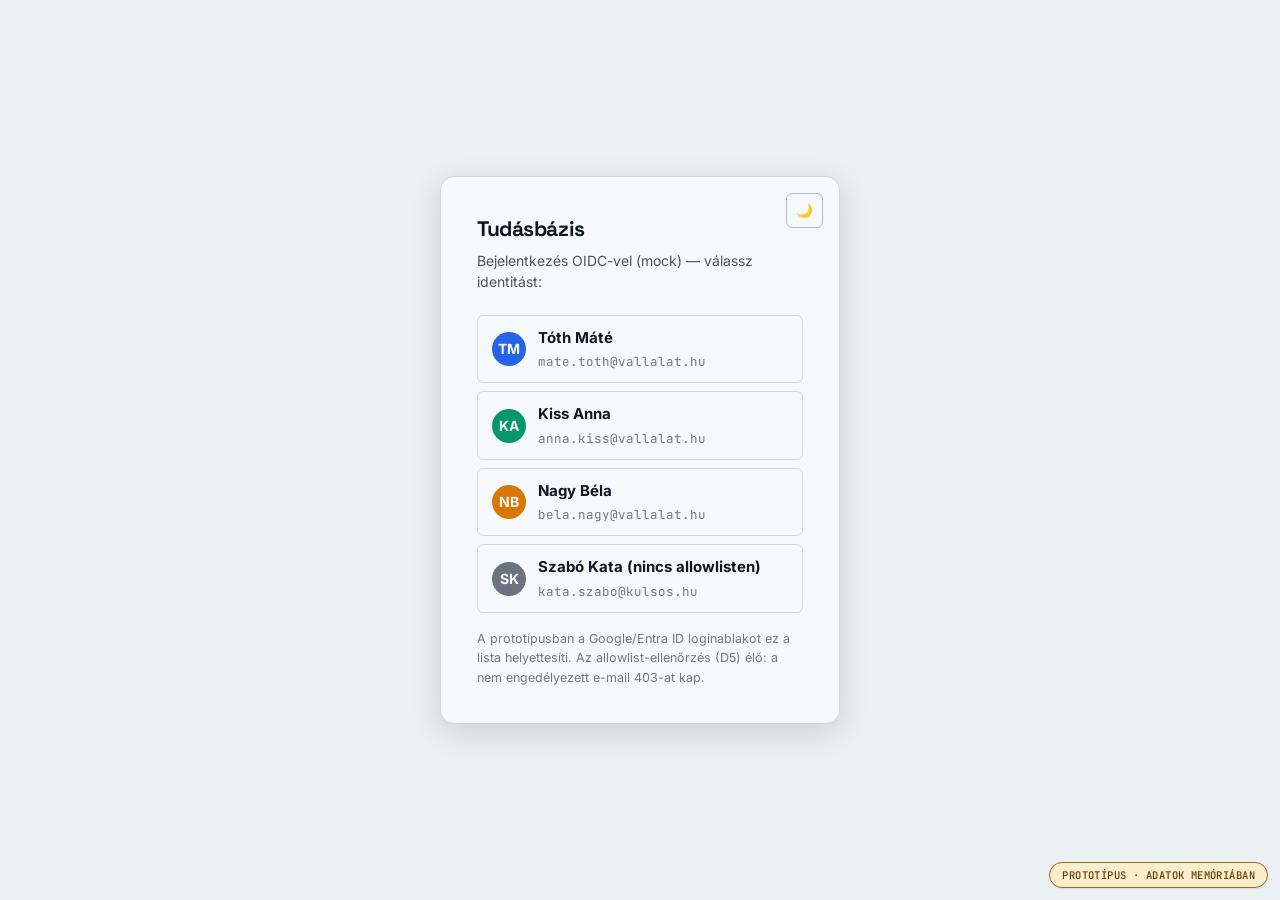
==== Prototypes/tudasbazis-prototype/index.html @ 4998b4ea "Adding prototype source files + system architecture dashboard" ====
<!DOCTYPE html>
<html lang="hu">
<head>
  <meta charset="UTF-8">
  <meta name="viewport" content="width=device-width, initial-scale=1.0">
  <title>Tudásbázis — PROTOTÍPUS</title>

  <!-- Téma-bootstrap a CSS betöltése ELŐTT, hogy ne villanjon (FOUC) -->
  <script>
    document.documentElement.dataset.theme =
      localStorage.getItem('tb-theme') ||
      (matchMedia('(prefers-color-scheme: dark)').matches ? 'dark' : 'light');
  </script>

  <link rel="preconnect" href="https://fonts.googleapis.com">
  <link rel="preconnect" href="https://fonts.gstatic.com" crossorigin>
  <link rel="stylesheet" href="https://fonts.googleapis.com/css2?family=Inter:wght@400;500;600&family=JetBrains+Mono:wght@400;500&family=Space+Grotesk:wght@500;600;700&display=swap">
  <link rel="stylesheet" href="tokens.css">
  <link rel="stylesheet" href="styles.css">
</head>
<body>
  <!-- PROTOTÍPUS: eldobható kód. Egyetlen leegyszerűsített HTML+JS+CSS mock a
       tudasbazis-architektura-dontesi-naplo.md specifikáció alapján.
       Minden adat memóriában él (dummy), újratöltéskor visszaáll a seed.
       Design system: design.md (Hallmark · Cobalt, light + dark). -->

  <div id="app"></div>
  <div id="modal-root"></div>
  <div id="toast-root"></div>

  <div class="proto-badge" title="Ez egy eldobható prototípus — nem éles kód">Prototípus · adatok memóriában</div>

  <script src="data.js"></script>
  <script src="app.js"></script>
</body>
</html>
---- Prototypes/tudasbazis-prototype/tokens.css ----
/* Hallmark · genre: modern-minimal · macrostructure: Workbench (app shell, preserved) · theme: Cobalt (light + dark)
 * design-system: design.md · designed-as-app · nav/footer: app-scope, skipped
 * Hallmark · pre-emit critique: P4 H5 E4 S4 R5 V4
 *
 * Megjegyzés az elevációhoz: --color-paper a KÁRTYA-felület, --color-paper-2 az OLDAL-háttér.
 * Sötét módban az eleváció fordított logikájú: a magasabb felület világosabb.
 */

:root,
[data-theme="light"] {
  /* — Cobalt · light — */
  --color-paper:        oklch(98% 0.005 250);   /* kártya / felület */
  --color-paper-2:      oklch(95.2% 0.008 250); /* oldal-háttér */
  --color-paper-3:      oklch(91.5% 0.012 250); /* hover / süllyesztett */
  --color-rule:         oklch(88% 0.012 250);
  --color-rule-strong:  oklch(79% 0.015 252);
  --color-ink:          oklch(20% 0.028 262);
  --color-ink-2:        oklch(44% 0.022 258);
  --color-muted:        oklch(57% 0.02 256);

  --color-accent:        oklch(49% 0.21 262);   /* elektromos kobalt */
  --color-accent-strong: oklch(42% 0.20 262);
  --color-accent-soft:   oklch(93.5% 0.035 262);
  --color-accent-ink:    oklch(98% 0.005 250);  /* szöveg akcent-kitöltésen */
  --color-focus:         oklch(56% 0.19 262);

  --color-danger:       oklch(50% 0.19 25);
  --color-danger-soft:  oklch(94% 0.03 25);
  --color-ok:           oklch(50% 0.13 155);
  --color-warn:         oklch(57% 0.13 75);
  --color-warn-ink:     oklch(40% 0.10 70);
  --color-warn-soft:    oklch(95% 0.045 90);

  --color-inverse:      oklch(23% 0.03 262);    /* toast */
  --color-inverse-ink:  oklch(96% 0.006 250);
  --color-code-bg:      oklch(22% 0.03 262);    /* kódblokk */
  --color-code-ink:     oklch(90% 0.012 255);

  /* státusz-címkék */
  --st-draft-bg:  oklch(91.5% 0.012 250); --st-draft-fg:  oklch(44% 0.022 258);
  --st-review-bg: oklch(94% 0.06 90);     --st-review-fg: oklch(45% 0.11 78);
  --st-tested-bg: oklch(93.5% 0.035 262); --st-tested-fg: oklch(42% 0.20 262);
  --st-pub-bg:    oklch(93% 0.05 155);    --st-pub-fg:    oklch(38% 0.12 155);
  --tpl-bg:       oklch(93% 0.04 300);    --tpl-fg:       oklch(45% 0.16 300);

  /* diff, kiemelés, csillag */
  --diff-add-bg: oklch(93.5% 0.06 150);
  --diff-del-bg: oklch(94% 0.05 25);
  --hl-bg:       oklch(90% 0.10 95);
  --star-off:    oklch(79% 0.015 252);
  --star-on:     oklch(70% 0.15 80);

  --shadow-1: 0 1px 2px oklch(20% 0.03 262 / .06), 0 1px 3px oklch(20% 0.03 262 / .05);
  --shadow-2: 0 8px 30px oklch(20% 0.03 262 / .14);
  --shadow-lift: 0 4px 14px oklch(20% 0.03 262 / .10);
  --backdrop: oklch(18% 0.03 262 / .5);
}

[data-theme="dark"] {
  /* — Cobalt · dark: azonos horgony-hue, csak L és C mozdul — */
  --color-paper:        oklch(21% 0.016 256);
  --color-paper-2:      oklch(15.5% 0.013 256);
  --color-paper-3:      oklch(26.5% 0.018 256);
  --color-rule:         oklch(31% 0.016 256);
  --color-rule-strong:  oklch(41% 0.018 256);
  --color-ink:          oklch(93% 0.008 255);
  --color-ink-2:        oklch(73% 0.014 255);
  --color-muted:        oklch(59% 0.016 255);

  --color-accent:        oklch(67% 0.17 262);
  --color-accent-strong: oklch(74% 0.15 262);
  --color-accent-soft:   oklch(28% 0.07 262);
  --color-accent-ink:    oklch(15% 0.03 262);
  --color-focus:         oklch(72% 0.16 262);

  --color-danger:       oklch(68% 0.17 25);
  --color-danger-soft:  oklch(26% 0.06 25);
  --color-ok:           oklch(72% 0.13 155);
  --color-warn:         oklch(76% 0.13 85);
  --color-warn-ink:     oklch(86% 0.09 88);
  --color-warn-soft:    oklch(27% 0.05 85);

  --color-inverse:      oklch(32% 0.02 260);
  --color-inverse-ink:  oklch(94% 0.008 255);
  --color-code-bg:      oklch(13% 0.016 258);
  --color-code-ink:     oklch(88% 0.012 255);

  --st-draft-bg:  oklch(28% 0.014 256);  --st-draft-fg:  oklch(76% 0.014 255);
  --st-review-bg: oklch(30% 0.06 85);    --st-review-fg: oklch(84% 0.10 90);
  --st-tested-bg: oklch(28% 0.08 262);   --st-tested-fg: oklch(80% 0.11 262);
  --st-pub-bg:    oklch(28% 0.06 155);   --st-pub-fg:    oklch(81% 0.11 155);
  --tpl-bg:       oklch(29% 0.06 300);   --tpl-fg:       oklch(80% 0.11 300);

  --diff-add-bg: oklch(27% 0.055 150);
  --diff-del-bg: oklch(27% 0.05 25);
  --hl-bg:       oklch(36% 0.09 95);
  --star-off:    oklch(41% 0.018 256);
  --star-on:     oklch(78% 0.14 82);

  --shadow-1: 0 1px 2px oklch(5% 0.01 260 / .4), 0 1px 3px oklch(5% 0.01 260 / .3);
  --shadow-2: 0 8px 30px oklch(5% 0.01 260 / .55);
  --shadow-lift: 0 4px 14px oklch(5% 0.01 260 / .45);
  --backdrop: oklch(8% 0.015 260 / .62);
}

:root {
  /* tipográfia — 2+1 párosítás */
  --font-display: "Space Grotesk", "Segoe UI", system-ui, sans-serif;
  --font-body:    "Inter", "Segoe UI", system-ui, sans-serif;
  --font-mono:    "JetBrains Mono", Consolas, monospace;

  /* 4 pontos térköz-skála */
  --space-3xs: 0.25rem;
  --space-2xs: 0.5rem;
  --space-xs:  0.75rem;
  --space-sm:  1rem;
  --space-md:  1.5rem;
  --space-lg:  2rem;
  --space-xl:  3rem;

  --text-xs: 0.75rem;
  --text-sm: 0.85rem;
  --text-md: 0.95rem;
  --text-lg: 1.15rem;
  --text-xl: 1.45rem;

  --radius-input: 6px;
  --radius-card:  10px;
  --radius-pill:  999px;

  /* motion — belépő: ease-out · kilépő: ease-in · állapotváltás: ease-in-out */
  --ease-out:    cubic-bezier(0.16, 1, 0.3, 1);
  --ease-in:     cubic-bezier(0.7, 0, 0.84, 0);
  --ease-in-out: cubic-bezier(0.65, 0, 0.35, 1);
  --dur-short: 160ms;  /* hover, fókusz, kis fade-ek */
  --dur-med:   260ms;  /* modal, nézet-belépés, tab-tartalom */
  --dur-toast: 400ms;  /* toast beúszás (kilépés: ~60%-a) */
}

/* ——— Örökölt alias-réteg ———
   Az app.js inline stílusai és a korábbi osztályok ezekre a nevekre hivatkoznak.
   Minden alias nevesített tokenre mutat — nyers színérték itt sincs. */
:root, [data-theme] {
  --bg:          var(--color-paper-2);
  --surface:     var(--color-paper);
  --border:      var(--color-rule);
  --text:        var(--color-ink);
  --text-2:      var(--color-ink-2);
  --text-3:      var(--color-muted);
  --accent:      var(--color-accent);
  --accent-soft: var(--color-accent-soft);
  --danger:      var(--color-danger);
  --danger-soft: var(--color-danger-soft);
  --ok:          var(--color-ok);
  --warn:        var(--color-warn);
  --radius:      var(--radius-input);
  --shadow:      var(--shadow-1);
}
---- Prototypes/tudasbazis-prototype/styles.css ----
/* Hallmark · genre: modern-minimal · macrostructure: Workbench (app shell, preserved) · theme: Cobalt · design-system: design.md · designed-as-app */
/* PROTOTÍPUS — a színek és betűk kizárólag a tokens.css nevesített tokenjeire hivatkoznak. */

/* A tokens.css-t az index.html tölti be ez előtt a fájl előtt. */

* { box-sizing: border-box; }

html, body { height: 100%; }

body {
  margin: 0;
  font-family: var(--font-body);
  font-size: 15px;
  background: var(--color-paper-2);
  color: var(--color-ink);
  line-height: 1.55;
  overflow: hidden; /* az oldal maga nem görget — csak a .scroll-area konténerek */
  -webkit-font-smoothing: antialiased;
}

button { font: inherit; cursor: pointer; color: inherit; }
input, select, textarea { font: inherit; color: inherit; }
a { color: var(--color-accent); text-decoration: none; }
a:hover { text-decoration: underline; text-underline-offset: 3px; }

:focus-visible {
  outline: 2px solid var(--color-focus);
  outline-offset: 2px;
  border-radius: var(--radius-input);
  /* a fókuszgyűrű megjelenése SOHA nem animált */
}

/* Szövegmezők: élő fókusz-kiemelés — a keret és egy puha gyűrű úszik be (200 ms) */
input[type="text"], input[type="search"], textarea, select {
  transition: border-color 200ms var(--ease-out),
              box-shadow 200ms var(--ease-out),
              background var(--dur-short) var(--ease-out);
}
input[type="text"]:focus, input[type="search"]:focus, textarea:focus, select:focus {
  outline: none;
  border-color: var(--color-accent) !important;
  box-shadow: 0 0 0 3px var(--color-accent-soft);
}

@media (prefers-reduced-motion: reduce) {
  *, *::before, *::after { transition-duration: 1ms !important; animation-duration: 1ms !important; }
}

/* ---------- Váz ---------- */

.layout { display: grid; grid-template-columns: 248px 1fr; height: 100vh; }

.sidebar {
  background: var(--color-paper);
  border-right: 1px solid var(--color-rule);
  padding: var(--space-sm) var(--space-xs);
  display: flex;
  flex-direction: column;
  gap: 2px;
  height: 100vh;
}

.sidebar .brand {
  font-family: var(--font-display);
  font-weight: 700; font-size: 17px; letter-spacing: -0.02em;
  padding: var(--space-2xs) var(--space-2xs) var(--space-sm);
  display: flex; align-items: center; gap: 10px;
}
.sidebar .brand .logo {
  width: 28px; height: 28px; border-radius: var(--radius-input);
  background: var(--color-accent); color: var(--color-accent-ink);
  display: inline-flex; align-items: center; justify-content: center;
  font-size: 15px; font-weight: 700;
}

.nav-item {
  display: flex; align-items: center; gap: 10px;
  padding: 8px 10px; border-radius: var(--radius-input);
  color: var(--color-ink-2); border: none; background: none; width: 100%;
  text-align: left; font-size: var(--text-md); font-weight: 500;
  transition: background var(--dur-short) var(--ease-out),
              color var(--dur-short) var(--ease-out),
              transform var(--dur-short) var(--ease-out);
}
.nav-item:hover { background: var(--color-paper-3); color: var(--color-ink); text-decoration: none; transform: translateX(2px); }
.nav-item.active { transform: none; }
.nav-item.active {
  background: var(--color-accent-soft); color: var(--color-accent);
  box-shadow: inset 2px 0 0 var(--color-accent);
}
.nav-item .ico { width: 18px; text-align: center; }

.sidebar .spacer { flex: 1; }

.git-status {
  font-family: var(--font-mono);
  font-size: 11px; line-height: 1.7; color: var(--color-muted);
  padding: var(--space-xs) var(--space-2xs) var(--space-2xs);
  border-top: 1px solid var(--color-rule);
}
.git-status .dot { color: var(--color-ok); }

.main {
  padding: var(--space-md) var(--space-lg) 0;
  max-width: 1100px; width: 100%; margin: 0 auto;
  height: 100vh; display: flex; flex-direction: column; overflow: hidden;
}

.scroll-area {
  flex: 1 1 auto; min-height: 0; overflow-y: auto;
  /* 8px belső levegő minden oldalon (alul több), negatív margóval kompenzálva —
     így a hoverre megemelt elemek szegélye/árnyéka nem csorbul a konténer szélén */
  margin: -8px -8px 0;
  padding: 8px 8px 56px;
}

/* ---------- Fejléc ---------- */

.topbar { display: flex; align-items: center; gap: var(--space-xs); margin-bottom: var(--space-md); }
.topbar h1 {
  font-family: var(--font-display);
  font-size: var(--text-xl); font-weight: 600; letter-spacing: -0.02em;
  margin: 0; flex: 1;
}

.userchip {
  display: flex; align-items: center; gap: 8px;
  background: var(--color-paper); border: 1px solid var(--color-rule-strong);
  border-radius: var(--radius-pill); padding: 4px 12px 4px 4px; font-size: var(--text-sm);
}
.avatar {
  width: 28px; height: 28px; border-radius: 50%;
  color: oklch(98% 0.005 250); display: inline-flex; align-items: center; justify-content: center;
  font-size: 11.5px; font-weight: 700; flex: none;
}
.userchip select { border: none; background: none; font-size: var(--text-sm); }

/* ---------- Gombok ---------- */

.btn {
  display: inline-flex; align-items: center; gap: 6px;
  padding: 7px 14px; border-radius: var(--radius-input);
  border: 1px solid var(--color-rule-strong); background: var(--color-paper);
  color: var(--color-ink); font-size: var(--text-sm); font-weight: 500;
  transition: background var(--dur-short) var(--ease-out),
              border-color var(--dur-short) var(--ease-out),
              box-shadow var(--dur-short) var(--ease-out),
              transform 100ms var(--ease-out);
}
.btn:hover { background: var(--color-paper-3); transform: translateY(-1px); box-shadow: var(--shadow-1); }
.btn:active { transform: translateY(1px); box-shadow: none; }
.btn.primary {
  background: var(--color-accent); border-color: var(--color-accent);
  color: var(--color-accent-ink);
}
.btn.primary:hover { background: var(--color-accent-strong); border-color: var(--color-accent-strong); }
.btn.danger { color: var(--color-danger); border-color: var(--color-danger-soft); }
.btn.danger:hover { background: var(--color-danger-soft); }
.btn.sm { padding: 4px 10px; font-size: 13px; }
.btn:disabled { opacity: .45; cursor: not-allowed; transform: none; }
.btn.icon-btn { padding: 6px 9px; }

/* ---------- Szűrősáv és lista ---------- */

.filterbar {
  display: flex; flex-wrap: wrap; gap: 10px; align-items: center;
  background: var(--color-paper); border: 1px solid var(--color-rule);
  border-radius: var(--radius-card); padding: 10px 12px; margin-bottom: var(--space-sm);
  box-shadow: var(--shadow-1);
}
.filterbar input[type="search"] {
  flex: 1; min-width: 220px; border: 1px solid var(--color-rule-strong);
  border-radius: var(--radius-input); padding: 7px 12px;
  background: var(--color-paper-2);
}
.filterbar select {
  border: 1px solid var(--color-rule-strong); border-radius: var(--radius-input);
  padding: 7px 8px; background: var(--color-paper-2);
}
.filterbar label.chk { display: flex; gap: 6px; align-items: center; font-size: 13.5px; color: var(--color-ink-2); }

.doc-list { display: flex; flex-direction: column; gap: 10px; }

.doc-row {
  background: var(--color-paper); border: 1px solid var(--color-rule);
  border-radius: var(--radius-card); padding: 13px 16px;
  display: grid; grid-template-columns: minmax(0, 1fr) auto; gap: 4px 12px;
  cursor: pointer; box-shadow: var(--shadow-1);
  transition: border-color var(--dur-short) var(--ease-out),
              box-shadow var(--dur-short) var(--ease-out),
              transform var(--dur-short) var(--ease-out);
}
.doc-row:hover { border-color: var(--color-accent); transform: translateY(-2px); box-shadow: var(--shadow-lift); }
.doc-row .title {
  font-family: var(--font-display);
  font-weight: 600; font-size: 15.5px; letter-spacing: -0.01em;
  display: flex; gap: 8px; align-items: center;
}
.doc-row .meta { grid-column: 1 / -1; font-size: var(--text-xs); color: var(--color-muted); display: flex; flex-wrap: wrap; gap: 6px 14px; align-items: center; margin-top: 2px; }

/* Metaadat-elemek: mini-avataros tulajdonos, mono időbélyeg, iteráció-chip */
.meta-group { display: inline-flex; align-items: center; gap: 12px; margin-left: auto; flex-wrap: wrap; }
.meta-item { display: inline-flex; align-items: center; gap: 6px; color: var(--color-muted); font-size: 12.5px; white-space: nowrap; }
.meta-item.mono { font-family: var(--font-mono); font-size: 11.5px; letter-spacing: .02em; }
.meta-item.lock { color: var(--color-warn); font-weight: 500; }
.meta-item .avatar { width: 18px; height: 18px; font-size: 8px; }
.iter-chip {
  font-family: var(--font-mono); font-size: 10.5px; font-weight: 500;
  color: var(--color-ink-2); background: var(--color-paper-2);
  border: 1px solid var(--color-rule); border-radius: 4px;
  padding: 1px 7px; letter-spacing: .06em; text-transform: uppercase; white-space: nowrap;
}
.doc-row .snippet { grid-column: 1 / -1; font-size: 13.5px; color: var(--color-ink-2); }
.doc-row .snippet mark { background: var(--hl-bg); color: inherit; padding: 0 2px; border-radius: 3px; }

.fav-star {
  background: none; border: none; font-size: 17px; color: var(--star-off); padding: 2px 4px;
  transition: color var(--dur-short) var(--ease-out), transform 100ms var(--ease-out);
}
.fav-star:hover { transform: scale(1.18); color: var(--star-on); }
.fav-star:active { transform: scale(0.88); }
.fav-star.on { color: var(--star-on); }

/* ---------- Címkék ---------- */

.badge {
  display: inline-flex; align-items: center;
  font-size: var(--text-xs); font-weight: 600; padding: 2px 9px;
  border-radius: var(--radius-pill); letter-spacing: 0.01em;
}
.badge.st-draft     { background: var(--st-draft-bg);  color: var(--st-draft-fg); }
.badge.st-review    { background: var(--st-review-bg); color: var(--st-review-fg); }
.badge.st-tesztelt  { background: var(--st-tested-bg); color: var(--st-tested-fg); }
.badge.st-publikált { background: var(--st-pub-bg);    color: var(--st-pub-fg); }
.badge.cat  { background: var(--color-accent-soft); color: var(--color-accent); font-weight: 500; }
.badge.tpl  { background: var(--tpl-bg); color: var(--tpl-fg); }
.badge.arch { background: var(--color-danger-soft); color: var(--color-danger); }
.badge.lock-badge { background: var(--color-warn-soft); color: var(--color-warn-ink); }

/* ---------- Dokumentum nézet ---------- */

.doc-header { margin-bottom: 6px; }
.doc-header .titleline { display: flex; align-items: center; gap: 10px; flex-wrap: wrap; }
.doc-header h1 {
  font-family: var(--font-display);
  font-size: 25px; font-weight: 700; letter-spacing: -0.025em; margin: 0;
  overflow-wrap: anywhere; min-width: 0;
}
.doc-header .pathline { font-size: var(--text-xs); color: var(--color-muted); font-family: var(--font-mono); margin-top: 2px; }

.doc-actions { display: flex; gap: 8px; flex-wrap: wrap; margin: 14px 0 18px; }

.doc-grid { display: grid; grid-template-columns: minmax(0, 1fr) 290px; gap: var(--space-md); align-items: start; }
@media (max-width: 900px) { .doc-grid { grid-template-columns: minmax(0, 1fr); } }

.panel {
  background: var(--color-paper); border: 1px solid var(--color-rule);
  border-radius: var(--radius-card); box-shadow: var(--shadow-1);
}
.panel .panel-body { padding: 18px 22px; }
.panel h3.panel-title {
  margin: 0; padding: 12px 22px;
  font-family: var(--font-mono); font-size: 11px; font-weight: 500;
  text-transform: uppercase; letter-spacing: .08em; color: var(--color-muted);
  border-bottom: 1px solid var(--color-rule);
}

.meta-table { width: 100%; font-size: 13.5px; border-collapse: collapse; }
.meta-table td { padding: 5px 0; vertical-align: top; }
.meta-table td:first-child { color: var(--color-muted); width: 92px; }

.frontmatter {
  font-family: var(--font-mono); font-size: 11.5px;
  background: var(--color-paper-2);
  border: 1px solid var(--color-rule); border-radius: var(--radius-input);
  padding: 10px 12px; white-space: pre-wrap; color: var(--color-ink-2); margin-top: 10px;
}

.lock-note {
  background: var(--color-warn-soft); border: 1px solid var(--color-warn);
  color: var(--color-warn-ink);
  border-radius: var(--radius-input); padding: 10px 14px; font-size: 13.5px; margin: 10px 0;
}

/* ---------- Markdown tartalom ---------- */

.md { font-size: 15px; }
.md h1, .md h2, .md h3, .md h4 { font-family: var(--font-display); letter-spacing: -0.015em; font-style: normal; }
.md h1 { font-size: 22px; border-bottom: 1px solid var(--color-rule); padding-bottom: 6px; }
.md h2 { font-size: 18px; margin-top: 26px; }
.md h3 { font-size: 15.5px; }
.md code {
  background: var(--color-paper-3); border-radius: 4px; padding: 1px 5px;
  font-size: 13px; font-family: var(--font-mono);
}
.md pre {
  background: var(--color-code-bg); color: var(--color-code-ink);
  border-radius: var(--radius-input); padding: 14px 16px; overflow-x: auto;
}
.md pre code { background: none; color: inherit; padding: 0; }
.md blockquote {
  border-left: 3px solid var(--color-accent); margin: 12px 0; padding: 4px 14px;
  color: var(--color-ink-2); background: var(--color-accent-soft);
  border-radius: 0 var(--radius-input) var(--radius-input) 0;
}
.md table { border-collapse: collapse; margin: 12px 0; }
.md th, .md td { border: 1px solid var(--color-rule); padding: 6px 12px; font-size: 14px; }
.md th { background: var(--color-paper-2); font-family: var(--font-display); font-weight: 600; }
.md .img-blocked-note {
  font-size: 12.5px; color: var(--color-danger); background: var(--color-danger-soft);
  border-radius: 4px; padding: 2px 8px; display: inline-block;
}

/* ---------- Fülek ---------- */

.tabs { display: flex; gap: 2px; align-items: center; border-bottom: 1px solid var(--color-rule); margin-bottom: var(--space-sm); }
.tab {
  border: none; background: none; padding: 9px 16px; font-size: var(--text-sm); font-weight: 500;
  color: var(--color-ink-2); border-bottom: 2px solid transparent; margin-bottom: -1px;
  transition: color var(--dur-short) var(--ease-out);
}
.tab:hover { color: var(--color-ink); }
.tab.active { color: var(--color-accent); border-bottom-color: var(--color-accent); font-weight: 600; }
.tabs .sort-toggle { margin-left: auto; margin-bottom: 4px; white-space: nowrap; flex: none; }

/* ---------- Feed (kommentek + események) ---------- */

.feed { display: flex; flex-direction: column; gap: 12px; }

.feed-item { display: flex; gap: 10px; }
.feed-item .body { flex: 1; min-width: 0; }
.feed-item .head { font-size: var(--text-xs); color: var(--color-muted); display: flex; gap: 8px; align-items: baseline; flex-wrap: wrap; }
.feed-item .head .who { font-weight: 600; color: var(--color-ink); }
.feed-item .content {
  background: var(--color-paper-2); border: 1px solid var(--color-rule);
  border-radius: var(--radius-input); padding: 9px 13px; margin-top: 4px; font-size: 14px;
}
.feed-item .content.deleted { color: var(--color-muted); font-style: italic; background: var(--color-paper-3); }
.feed-item .comment-actions { margin-top: 4px; display: flex; gap: 10px; }
.feed-item .comment-actions button { background: none; border: none; font-size: 12.5px; color: var(--color-muted); padding: 0; }
.feed-item .comment-actions button:hover { color: var(--color-accent); }

.feed-item.sysevent { align-items: center; }
.feed-item.sysevent .sysline { font-size: var(--text-xs); color: var(--color-muted); }
.feed-item.sysevent .sysline .who { font-weight: 600; color: var(--color-ink-2); }

.sysico {
  width: 28px; height: 28px; border-radius: 50%; background: var(--color-paper-2);
  border: 1px solid var(--color-rule); display: inline-flex; align-items: center;
  justify-content: center; font-size: 13px; flex: none;
}

.comment-box { display: flex; gap: 10px; margin-top: var(--space-sm); }
.comment-box textarea {
  flex: 1; border: 1px solid var(--color-rule-strong); border-radius: var(--radius-input);
  padding: 9px 12px; min-height: 60px; resize: vertical; background: var(--color-paper-2);
}

/* ---------- Verziók / diff ---------- */

.version-row {
  display: flex; flex-wrap: wrap; align-items: center; gap: 6px 12px; padding: 10px 14px;
  border-bottom: 1px solid var(--color-rule); font-size: 14px;
}
.version-row:last-child { border-bottom: none; }
.version-row .hash {
  font-family: var(--font-mono); font-size: 12px;
  background: var(--color-paper-2); border: 1px solid var(--color-rule);
  padding: 2px 7px; border-radius: 4px;
}
.version-row .msg { flex: 1 1 auto; min-width: 160px; }
.version-row .when { color: var(--color-muted); font-size: var(--text-xs); }
.version-row input[type="checkbox"] { width: 15px; height: 15px; accent-color: var(--color-accent); }
.version-row.head-row .msg::after { content: " · HEAD"; color: var(--color-ok); font-weight: 700; font-size: 12px; font-family: var(--font-mono); }

.diff-view {
  font-family: var(--font-mono); font-size: 12.5px;
  border: 1px solid var(--color-rule); border-radius: var(--radius-card);
  overflow-x: auto; background: var(--color-paper);
}
.diff-line { padding: 1px 12px; white-space: pre-wrap; }
.diff-line.add { background: var(--diff-add-bg); }
.diff-line.del { background: var(--diff-del-bg); text-decoration: line-through; text-decoration-color: var(--color-danger); }
.diff-line.ctx { color: var(--color-ink-2); }

/* ---------- Szerkesztő ---------- */

.editor-grid { display: grid; grid-template-columns: minmax(0, 1fr) minmax(0, 1fr); gap: 14px; align-items: stretch; }
@media (max-width: 900px) { .editor-grid { grid-template-columns: minmax(0, 1fr); } }

.editor-grid textarea {
  width: 100%; min-height: 480px; border: 1px solid var(--color-rule-strong);
  border-radius: var(--radius-card); padding: 14px 16px; resize: vertical;
  font-family: var(--font-mono); font-size: 13px; line-height: 1.6;
  background: var(--color-paper);
}
.editor-preview {
  border: 1px solid var(--color-rule); border-radius: var(--radius-card);
  padding: 14px 18px; background: var(--color-paper); min-height: 480px; overflow-y: auto;
}
.editor-preview .preview-label {
  font-family: var(--font-mono); font-size: 10.5px; text-transform: uppercase;
  letter-spacing: .08em; color: var(--color-muted); margin-bottom: 8px;
}

.editor-meta { display: flex; gap: 10px; flex-wrap: wrap; margin-bottom: 12px; align-items: center; }
.editor-meta input[type="text"] {
  flex: 1; min-width: 240px; border: 1px solid var(--color-rule-strong);
  border-radius: var(--radius-input); padding: 8px 12px; font-size: 15px;
  background: var(--color-paper); font-family: var(--font-display); font-weight: 600;
}
.editor-meta select { border: 1px solid var(--color-rule-strong); border-radius: var(--radius-input); padding: 8px; background: var(--color-paper); }

.cat-picker { display: flex; gap: 6px; flex-wrap: wrap; margin-bottom: 14px; }
.cat-pill {
  border: 1px solid var(--color-rule-strong); background: var(--color-paper);
  border-radius: var(--radius-pill); padding: 3px 12px; font-size: 13px; color: var(--color-ink-2);
  transition: background var(--dur-short) var(--ease-out),
              color var(--dur-short) var(--ease-out),
              border-color var(--dur-short) var(--ease-out),
              transform 100ms var(--ease-out);
}
.cat-pill:hover { transform: translateY(-1px); border-color: var(--color-accent); }
.cat-pill:active { transform: none; }
.cat-pill.on { background: var(--color-accent-soft); border-color: var(--color-accent); color: var(--color-accent); font-weight: 600; }

.draft-note { font-size: 12.5px; color: var(--color-muted); margin-top: 8px; }

/* ---------- Létrehozás forrásból ---------- */

.create-cards { display: grid; grid-template-columns: repeat(3, minmax(0, 1fr)); gap: 14px; }
@media (max-width: 900px) { .create-cards { grid-template-columns: minmax(0, 1fr); } }
.create-card {
  background: var(--color-paper); border: 1px solid var(--color-rule); border-radius: var(--radius-card);
  padding: 20px; cursor: pointer; text-align: left; box-shadow: var(--shadow-1);
  transition: border-color var(--dur-short) var(--ease-out),
              box-shadow var(--dur-short) var(--ease-out),
              transform var(--dur-short) var(--ease-out);
}
.create-card:hover { border-color: var(--color-accent); transform: translateY(-2px); box-shadow: var(--shadow-lift); }
.create-card .ico { font-size: 26px; }
.create-card h3 { margin: 10px 0 4px; font-size: 16px; font-family: var(--font-display); letter-spacing: -0.01em; }
.create-card p { margin: 0; font-size: 13.5px; color: var(--color-ink-2); }

.source-list {
  display: flex; flex-direction: column; gap: 8px; max-height: 320px; overflow-y: auto;
  /* levegő a hover-eltolás (translateX) és a kiemelt szegély számára */
  margin: -4px; padding: 4px;
}
.source-item {
  text-align: left; background: var(--color-paper); border: 1px solid var(--color-rule);
  border-radius: var(--radius-input); padding: 10px 14px;
  transition: border-color var(--dur-short) var(--ease-out),
              background var(--dur-short) var(--ease-out),
              transform var(--dur-short) var(--ease-out);
}
.source-item:hover { border-color: var(--color-accent); background: var(--color-accent-soft); transform: translateX(3px); }
.source-item .sub { font-size: 12.5px; color: var(--color-muted); }

/* ---------- Kategóriák ---------- */

.cat-table {
  width: 100%; border-collapse: collapse; background: var(--color-paper);
  border: 1px solid var(--color-rule); border-radius: var(--radius-card); overflow: hidden;
}
.cat-table th, .cat-table td { padding: 10px 14px; text-align: left; border-bottom: 1px solid var(--color-rule); font-size: 14px; }
.cat-table th {
  background: var(--color-paper-2); font-family: var(--font-mono); font-weight: 500;
  font-size: 11px; text-transform: uppercase; letter-spacing: .08em; color: var(--color-muted);
}
.cat-table tr:last-child td { border-bottom: none; }
.cat-table .count { color: var(--color-muted); }

/* ---------- Login ---------- */

.login-wrap { min-height: 100vh; display: flex; align-items: center; justify-content: center; background: var(--color-paper-2); }
.login-card {
  background: var(--color-paper); border: 1px solid var(--color-rule); border-radius: 14px;
  box-shadow: var(--shadow-2); padding: 36px; width: 400px; max-width: 92vw;
  position: relative;
}
.login-card h1 { font-family: var(--font-display); font-size: 21px; letter-spacing: -0.02em; margin: 0 0 4px; }
.login-card .sub { color: var(--color-ink-2); font-size: 14px; margin-bottom: 22px; }
.login-card .theme-corner { position: absolute; top: 16px; right: 16px; }
.login-user {
  display: flex; align-items: center; gap: 12px; width: 100%;
  border: 1px solid var(--color-rule); border-radius: var(--radius-input);
  background: var(--color-paper); padding: 10px 14px; margin-bottom: 8px; text-align: left;
  transition: border-color var(--dur-short) var(--ease-out),
              background var(--dur-short) var(--ease-out),
              transform var(--dur-short) var(--ease-out);
}
.login-user:hover { border-color: var(--color-accent); background: var(--color-accent-soft); transform: translateY(-1px); }
.login-user:active { transform: none; }
.login-user .mail { font-size: 12.5px; color: var(--color-muted); font-family: var(--font-mono); }
.login-hint { font-size: 12.5px; color: var(--color-muted); margin-top: 16px; }

.login-error {
  background: var(--color-danger-soft); border: 1px solid var(--color-danger); color: var(--color-danger);
  border-radius: var(--radius-input); padding: 10px 14px; font-size: 13.5px; margin-bottom: 14px;
}

/* ---------- Modal, toast, jelvény ---------- */

.modal-backdrop {
  position: fixed; inset: 0; background: var(--backdrop);
  display: flex; align-items: center; justify-content: center; z-index: 60;
  animation: backdrop-in var(--dur-med) var(--ease-out);
}
.modal {
  background: var(--color-paper); border: 1px solid var(--color-rule);
  border-radius: 12px; box-shadow: var(--shadow-2);
  padding: 24px 26px; width: 480px; max-width: 92vw; max-height: 84vh; overflow-y: auto;
  animation: modal-in var(--dur-med) var(--ease-out);
}
.modal-backdrop.closing { animation: backdrop-out 180ms var(--ease-in) forwards; }
.modal-backdrop.closing .modal { animation: modal-out 180ms var(--ease-in) forwards; }

@keyframes backdrop-in  { from { opacity: 0; } to { opacity: 1; } }
@keyframes backdrop-out { from { opacity: 1; } to { opacity: 0; } }
@keyframes modal-in  { from { opacity: 0; transform: scale(0.96) translateY(8px); } to { opacity: 1; transform: none; } }
@keyframes modal-out { from { opacity: 1; transform: none; } to { opacity: 0; transform: scale(0.98) translateY(4px); } }
.modal h2 { margin: 0 0 14px; font-size: 17px; font-family: var(--font-display); letter-spacing: -0.015em; }
.modal .modal-actions { display: flex; justify-content: flex-end; gap: 8px; margin-top: 18px; }
.modal input[type="text"], .modal textarea {
  width: 100%; border: 1px solid var(--color-rule-strong); border-radius: var(--radius-input);
  padding: 9px 12px; margin-bottom: 10px; background: var(--color-paper-2);
}

#toast-root { position: fixed; bottom: 54px; left: 50%; transform: translateX(-50%); display: flex; flex-direction: column; gap: 8px; z-index: 80; }
.toast {
  background: var(--color-inverse); color: var(--color-inverse-ink);
  border: 1px solid var(--color-rule-strong);
  border-radius: var(--radius-pill); padding: 9px 20px; font-size: 13.5px;
  box-shadow: var(--shadow-2);
  animation: toast-in var(--dur-toast) var(--ease-out);
}
.toast.error { background: var(--color-danger); color: var(--color-accent-ink); border-color: var(--color-danger); }
.toast.leaving { animation: toast-out 240ms var(--ease-in) forwards; }
@keyframes toast-in  { from { opacity: 0; transform: translateY(12px); } to { opacity: 1; transform: none; } }
@keyframes toast-out { from { opacity: 1; transform: none; } to { opacity: 0; transform: translateY(8px); } }

/* ---------- Tooltip (JS-vezérelt, egyetlen lebegő elem) ---------- */

#tooltip {
  position: fixed; z-index: 100; max-width: 280px;
  background: var(--color-inverse); color: var(--color-inverse-ink);
  border: 1px solid var(--color-rule-strong);
  border-radius: var(--radius-input); padding: 5px 10px;
  font-size: 12.5px; line-height: 1.45; pointer-events: none;
  opacity: 0; transform: translateY(4px);
  transition: opacity var(--dur-short) var(--ease-out), transform var(--dur-short) var(--ease-out);
}
#tooltip.show { opacity: 1; transform: none; }

/* ---------- Nézet-belépés (egyetlen komponált entrance, route/fül-váltáskor) ---------- */

.view-enter { animation: view-in var(--dur-med) var(--ease-out); }
@keyframes view-in { from { opacity: 0; transform: translateY(8px); } to { opacity: 1; transform: none; } }

/* ---------- Téma-váltás áttűnése (a váltás pillanatában, JS kapcsolja) ---------- */

html.theme-anim, html.theme-anim *, html.theme-anim *::before, html.theme-anim *::after {
  transition: background-color 260ms var(--ease-in-out),
              color 260ms var(--ease-in-out),
              border-color 260ms var(--ease-in-out),
              box-shadow 260ms var(--ease-in-out) !important;
}

.proto-badge {
  position: fixed; bottom: 12px; right: 12px; z-index: 90;
  background: var(--color-warn-soft); color: var(--color-warn-ink);
  border: 1px solid var(--color-warn);
  font-family: var(--font-mono); font-size: 10.5px; font-weight: 500;
  padding: 4px 12px; border-radius: var(--radius-pill); box-shadow: var(--shadow-1);
  letter-spacing: .04em; text-transform: uppercase;
}

.empty-state { text-align: center; color: var(--color-muted); padding: 48px 0; font-size: 14.5px; }
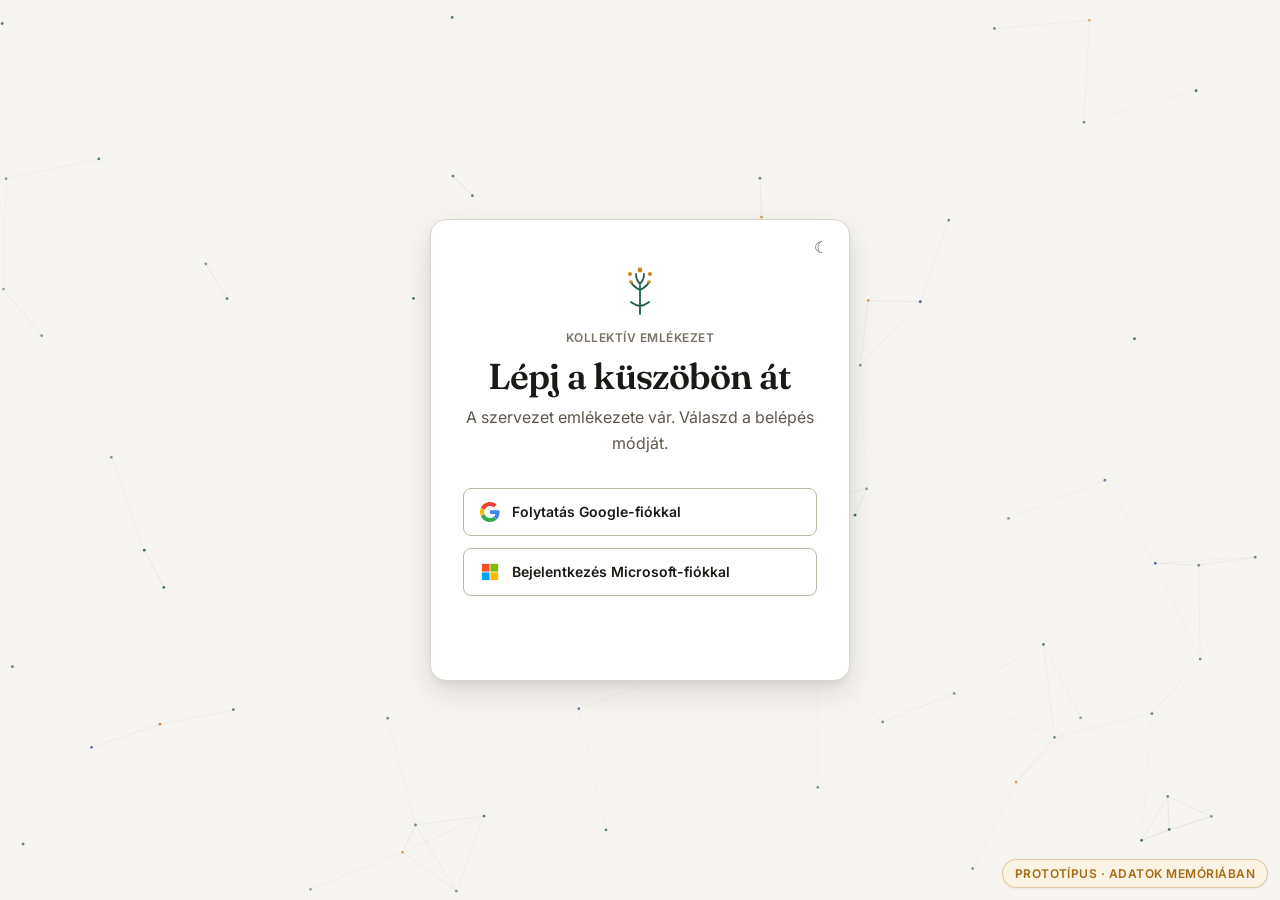
==== commit f1b3b2ac: "Migrate prototype to Táltos design system; add login and Élő Atlasz home Design system - Drop Cobalt" ====
--- a/Prototypes/tudasbazis-prototype/index.html
+++ b/Prototypes/tudasbazis-prototype/index.html
@@ -3,7 +3,7 @@
 <head>
   <meta charset="UTF-8">
   <meta name="viewport" content="width=device-width, initial-scale=1.0">
-  <title>Tudásbázis — PROTOTÍPUS</title>
+  <title>Táltos — Tudástár · PROTOTÍPUS</title>
 
   <!-- Téma-bootstrap a CSS betöltése ELŐTT, hogy ne villanjon (FOUC) -->
   <script>
@@ -14,15 +14,19 @@
 
   <link rel="preconnect" href="https://fonts.googleapis.com">
   <link rel="preconnect" href="https://fonts.gstatic.com" crossorigin>
-  <link rel="stylesheet" href="https://fonts.googleapis.com/css2?family=Inter:wght@400;500;600&family=JetBrains+Mono:wght@400;500&family=Space+Grotesk:wght@500;600;700&display=swap">
+  <!-- Táltos betűkészlet: Fraunces (display) · Inter (törzs/UI) · JetBrains Mono (adat) -->
+  <link rel="stylesheet" href="https://fonts.googleapis.com/css2?family=Fraunces:opsz,wght@9..144,400;9..144,500;9..144,600;9..144,700&family=Inter:wght@400;500;600;700&family=JetBrains+Mono:wght@400;500;600&display=swap">
+
   <link rel="stylesheet" href="tokens.css">
   <link rel="stylesheet" href="styles.css">
+  <link rel="stylesheet" href="login/login.css">
+  <link rel="stylesheet" href="home/home.css">
 </head>
 <body>
   <!-- PROTOTÍPUS: eldobható kód. Egyetlen leegyszerűsített HTML+JS+CSS mock a
        tudasbazis-architektura-dontesi-naplo.md specifikáció alapján.
        Minden adat memóriában él (dummy), újratöltéskor visszaáll a seed.
-       Design system: design.md (Hallmark · Cobalt, light + dark). -->
+       Design system: Táltos (taltos-design-system.md) — a korábbi Cobalt eldobva. -->
 
   <div id="app"></div>
   <div id="modal-root"></div>
@@ -31,6 +35,21 @@
   <div class="proto-badge" title="Ez egy eldobható prototípus — nem éles kód">Prototípus · adatok memóriában</div>
 
   <script src="data.js"></script>
+
+  <!-- Bejelentkező modulok -->
+  <script src="login/login.config.js"></script>
+  <script src="login/authMachine.js"></script>
+  <script src="login/constellation.js"></script>
+  <script src="login/loginView.js"></script>
+
+  <!-- Kezdőoldal („Élő Atlasz") modulok — függőségi sorrendben -->
+  <script src="home/graphModel.js"></script>
+  <script src="home/atlasRenderer.js"></script>
+  <script src="home/selectionStore.js"></script>
+  <script src="home/atlasMachine.js"></script>
+  <script src="home/resultsList.js"></script>
+  <script src="home/atlasView.js"></script>
+
   <script src="app.js"></script>
 </body>
 </html>
--- a/Prototypes/tudasbazis-prototype/tokens.css
+++ b/Prototypes/tudasbazis-prototype/tokens.css
@@ -1,158 +1,161 @@
-/* Hallmark · genre: modern-minimal · macrostructure: Workbench (app shell, preserved) · theme: Cobalt (light + dark)
- * design-system: design.md · designed-as-app · nav/footer: app-scope, skipped
- * Hallmark · pre-emit critique: P4 H5 E4 S4 R5 V4
+/* Táltos Design System — tokenek (a teljes prototípus alapja).
  *
- * Megjegyzés az elevációhoz: --color-paper a KÁRTYA-felület, --color-paper-2 az OLDAL-háttér.
- * Sötét módban az eleváció fordított logikájú: a magasabb felület világosabb.
+ * A korábbi Cobalt/Hallmark token-készlet ELDOBVA; minden felület a Táltos
+ * rendszert követi. Kétréteg: primitív (nyers érték) → szemantikus (jelentés).
+ * Komponens CSS-ben SOHA nincs nyers hex/px — csak var(--…) a szemantikus rétegből.
+ *
+ * Forrás: taltos-design-system.md (2. és 3. pont: paste-ready :root + sötét remap).
+ * A fájl végén egy APP-SZEMANTIKUS réteg: olyan alkalmazás-specifikus jelentések
+ * (státusz-címkék, diff, keresés-kiemelés, avatár), amiket a rendszer nem nevez meg —
+ * ezek KIZÁRÓLAG a rendszer szemantikus tokenjeire épülnek, nyers érték nélkül.
  */
 
 :root,
 [data-theme="light"] {
-  /* — Cobalt · light — */
-  --color-paper:        oklch(98% 0.005 250);   /* kártya / felület */
-  --color-paper-2:      oklch(95.2% 0.008 250); /* oldal-háttér */
-  --color-paper-3:      oklch(91.5% 0.012 250); /* hover / süllyesztett */
-  --color-rule:         oklch(88% 0.012 250);
-  --color-rule-strong:  oklch(79% 0.015 252);
-  --color-ink:          oklch(20% 0.028 262);
-  --color-ink-2:        oklch(44% 0.022 258);
-  --color-muted:        oklch(57% 0.02 256);
+  /* ---- PRIMITÍV: Világfa zöld (elsődleges) ---- */
+  --green-50:#ECF5F1; --green-100:#D2E8DF; --green-200:#A6D0C1; --green-300:#71B29C; --green-400:#479079;
+  --green-500:#2C7460; --green-600:#1F5C4C; --green-700:#194A3E; --green-800:#163C33; --green-900:#10281F;
+  /* ---- PRIMITÍV: Sólyomkék (másodlagos) ---- */
+  --blue-50:#ECF2F9; --blue-100:#D3E1F2; --blue-200:#A9C5E6; --blue-300:#79A3D6; --blue-400:#4E82C4;
+  --blue-500:#3467AD; --blue-600:#29528C; --blue-700:#234471; --blue-800:#1E385C; --blue-900:#16273F;
+  /* ---- PRIMITÍV: Csillagarany (akcentus) ---- */
+  --gold-50:#FBF3E4; --gold-100:#F6E3BF; --gold-200:#EFCB86; --gold-300:#E7B356; --gold-400:#DD9C2E;
+  --gold-500:#C9861A; --gold-600:#A66B14; --gold-700:#825313; --gold-800:#674214; --gold-900:#4A2F0F;
+  /* ---- PRIMITÍV: Kéreg (meleg semleges) ---- */
+  --bark-0:#FFFFFF; --bark-50:#F7F5F1; --bark-100:#EDE9E1; --bark-200:#DBD5C9; --bark-300:#BFB7A6;
+  --bark-400:#9C9384; --bark-500:#7A7264; --bark-600:#5E574C; --bark-700:#46413A; --bark-800:#302C27;
+  --bark-900:#1C1A16; --bark-950:#12100D;
+  /* ---- PRIMITÍV: státusz ---- */
+  --success-500:#2F855A; --success-600:#276749; --success-50:#E7F3EC;
+  --warning-500:#C9861A; --warning-600:#A66B14; --warning-50:#FBF3E4;
+  --danger-500:#C0492E;  --danger-600:#9E3A24;  --danger-50:#F9EAE6;
+  --info-500:#3467AD;    --info-600:#29528C;    --info-50:#ECF2F9;
 
-  --color-accent:        oklch(49% 0.21 262);   /* elektromos kobalt */
-  --color-accent-strong: oklch(42% 0.20 262);
-  --color-accent-soft:   oklch(93.5% 0.035 262);
-  --color-accent-ink:    oklch(98% 0.005 250);  /* szöveg akcent-kitöltésen */
-  --color-focus:         oklch(56% 0.19 262);
+  /* ---- TÍPUS ---- */
+  --font-display:"Fraunces",Georgia,serif;
+  --font-body:"Inter",-apple-system,BlinkMacSystemFont,"Segoe UI",sans-serif;
+  --font-mono:"JetBrains Mono","SF Mono",Menlo,monospace;
+  --text-xs:.75rem; --text-sm:.875rem; --text-base:1rem; --text-lg:1.125rem; --text-xl:1.25rem;
+  --text-2xl:1.5rem; --text-3xl:1.875rem; --text-4xl:2.25rem; --text-5xl:3rem; --text-6xl:3.75rem;
+  --leading-tight:1.15; --leading-snug:1.3; --leading-normal:1.6; --leading-relaxed:1.75;
+  --tracking-tight:-.02em; --tracking-normal:0; --tracking-wide:.04em; --tracking-wider:.14em;
+  --weight-regular:400; --weight-medium:500; --weight-semibold:600; --weight-bold:700;
 
-  --color-danger:       oklch(50% 0.19 25);
-  --color-danger-soft:  oklch(94% 0.03 25);
-  --color-ok:           oklch(50% 0.13 155);
-  --color-warn:         oklch(57% 0.13 75);
-  --color-warn-ink:     oklch(40% 0.10 70);
-  --color-warn-soft:    oklch(95% 0.045 90);
+  /* ---- TÉRKÖZ (4px bázis) ---- */
+  --space-0:0; --space-1:.25rem; --space-2:.5rem; --space-3:.75rem; --space-4:1rem; --space-5:1.25rem;
+  --space-6:1.5rem; --space-8:2rem; --space-10:2.5rem; --space-12:3rem; --space-16:4rem; --space-20:5rem; --space-24:6rem;
 
-  --color-inverse:      oklch(23% 0.03 262);    /* toast */
-  --color-inverse-ink:  oklch(96% 0.006 250);
-  --color-code-bg:      oklch(22% 0.03 262);    /* kódblokk */
-  --color-code-ink:     oklch(90% 0.012 255);
+  /* ---- FORMA ---- */
+  --radius-none:0; --radius-sm:4px; --radius-md:8px; --radius-lg:12px; --radius-xl:16px; --radius-2xl:24px; --radius-full:9999px;
 
-  /* státusz-címkék */
-  --st-draft-bg:  oklch(91.5% 0.012 250); --st-draft-fg:  oklch(44% 0.022 258);
-  --st-review-bg: oklch(94% 0.06 90);     --st-review-fg: oklch(45% 0.11 78);
-  --st-tested-bg: oklch(93.5% 0.035 262); --st-tested-fg: oklch(42% 0.20 262);
-  --st-pub-bg:    oklch(93% 0.05 155);    --st-pub-fg:    oklch(38% 0.12 155);
-  --tpl-bg:       oklch(93% 0.04 300);    --tpl-fg:       oklch(45% 0.16 300);
+  /* ---- RÉTEG ---- */
+  --z-base:0; --z-raised:10; --z-sticky:100; --z-overlay:1000; --z-modal:1100; --z-toast:1200;
 
-  /* diff, kiemelés, csillag */
-  --diff-add-bg: oklch(93.5% 0.06 150);
-  --diff-del-bg: oklch(94% 0.05 25);
-  --hl-bg:       oklch(90% 0.10 95);
-  --star-off:    oklch(79% 0.015 252);
-  --star-on:     oklch(70% 0.15 80);
+  /* ---- MOZGÁS ---- */
+  --ease-grow:cubic-bezier(.22,1,.36,1); --ease-standard:cubic-bezier(.4,0,.2,1);
+  --ease-enter:cubic-bezier(0,0,.2,1); --ease-exit:cubic-bezier(.4,0,1,1);
+  --duration-fast:150ms; --duration-base:250ms; --duration-slow:400ms; --duration-slower:600ms;
 
-  --shadow-1: 0 1px 2px oklch(20% 0.03 262 / .06), 0 1px 3px oklch(20% 0.03 262 / .05);
-  --shadow-2: 0 8px 30px oklch(20% 0.03 262 / .14);
-  --shadow-lift: 0 4px 14px oklch(20% 0.03 262 / .10);
-  --backdrop: oklch(18% 0.03 262 / .5);
+  /* ---- ELRENDEZÉS ---- */
+  --content-max:1120px; --sidebar-w:264px; --read-width:70ch;
+
+  /* ---- SZEMANTIKUS: világos ---- */
+  --bg:var(--bark-50); --bg-contour:rgba(31,92,76,.05);
+  --surface:var(--bark-0); --surface-raised:var(--bark-0); --surface-sunken:var(--bark-100); --surface-inverse:var(--green-900);
+  --border:var(--bark-200); --border-strong:var(--bark-300); --border-focus:var(--blue-500);
+  --text:var(--bark-900); --text-muted:var(--bark-600); --text-subtle:var(--bark-500); --text-inverse:var(--bark-0); --text-on-accent:var(--bark-950);
+  --primary:var(--green-600); --primary-hover:var(--green-700); --primary-active:var(--green-800); --primary-soft:var(--green-50); --primary-soft-text:var(--green-700); --on-primary:#FFFFFF;
+  --secondary:var(--blue-600); --secondary-hover:var(--blue-700); --secondary-soft:var(--blue-50); --on-secondary:#FFFFFF;
+  --accent:var(--gold-500); --accent-hover:var(--gold-600); --accent-soft:var(--gold-50);
+  --success:var(--success-600); --success-bg:var(--success-50);
+  --warning:var(--warning-600); --warning-bg:var(--warning-50);
+  --danger:var(--danger-600);   --danger-bg:var(--danger-50);
+  --info:var(--info-600);       --info-bg:var(--info-50);
+  --focus-ring:0 0 0 3px rgba(52,103,173,.35);
+  --shadow-xs:0 1px 2px rgba(28,26,22,.06);
+  --shadow-sm:0 1px 3px rgba(28,26,22,.08),0 1px 2px rgba(28,26,22,.05);
+  --shadow-md:0 4px 10px rgba(28,26,22,.08),0 2px 4px rgba(28,26,22,.05);
+  --shadow-lg:0 12px 28px rgba(28,26,22,.12),0 4px 8px rgba(28,26,22,.06);
+  --shadow-xl:0 24px 48px rgba(28,26,22,.16);
 }
 
+/* ---- SÖTÉT TÉMA — csak a szemantikus réteget cseréli ---- */
 [data-theme="dark"] {
-  /* — Cobalt · dark: azonos horgony-hue, csak L és C mozdul — */
-  --color-paper:        oklch(21% 0.016 256);
-  --color-paper-2:      oklch(15.5% 0.013 256);
-  --color-paper-3:      oklch(26.5% 0.018 256);
-  --color-rule:         oklch(31% 0.016 256);
-  --color-rule-strong:  oklch(41% 0.018 256);
-  --color-ink:          oklch(93% 0.008 255);
-  --color-ink-2:        oklch(73% 0.014 255);
-  --color-muted:        oklch(59% 0.016 255);
-
-  --color-accent:        oklch(67% 0.17 262);
-  --color-accent-strong: oklch(74% 0.15 262);
-  --color-accent-soft:   oklch(28% 0.07 262);
-  --color-accent-ink:    oklch(15% 0.03 262);
-  --color-focus:         oklch(72% 0.16 262);
-
-  --color-danger:       oklch(68% 0.17 25);
-  --color-danger-soft:  oklch(26% 0.06 25);
-  --color-ok:           oklch(72% 0.13 155);
-  --color-warn:         oklch(76% 0.13 85);
-  --color-warn-ink:     oklch(86% 0.09 88);
-  --color-warn-soft:    oklch(27% 0.05 85);
-
-  --color-inverse:      oklch(32% 0.02 260);
-  --color-inverse-ink:  oklch(94% 0.008 255);
-  --color-code-bg:      oklch(13% 0.016 258);
-  --color-code-ink:     oklch(88% 0.012 255);
-
-  --st-draft-bg:  oklch(28% 0.014 256);  --st-draft-fg:  oklch(76% 0.014 255);
-  --st-review-bg: oklch(30% 0.06 85);    --st-review-fg: oklch(84% 0.10 90);
-  --st-tested-bg: oklch(28% 0.08 262);   --st-tested-fg: oklch(80% 0.11 262);
-  --st-pub-bg:    oklch(28% 0.06 155);   --st-pub-fg:    oklch(81% 0.11 155);
-  --tpl-bg:       oklch(29% 0.06 300);   --tpl-fg:       oklch(80% 0.11 300);
-
-  --diff-add-bg: oklch(27% 0.055 150);
-  --diff-del-bg: oklch(27% 0.05 25);
-  --hl-bg:       oklch(36% 0.09 95);
-  --star-off:    oklch(41% 0.018 256);
-  --star-on:     oklch(78% 0.14 82);
-
-  --shadow-1: 0 1px 2px oklch(5% 0.01 260 / .4), 0 1px 3px oklch(5% 0.01 260 / .3);
-  --shadow-2: 0 8px 30px oklch(5% 0.01 260 / .55);
-  --shadow-lift: 0 4px 14px oklch(5% 0.01 260 / .45);
-  --backdrop: oklch(8% 0.015 260 / .62);
+  --bg:var(--bark-950); --bg-contour:rgba(113,178,156,.06);
+  --surface:#1C1A16; --surface-raised:#24211C; --surface-sunken:#16140F; --surface-inverse:var(--green-50);
+  --border:#34302A; --border-strong:#47423A; --border-focus:var(--blue-300);
+  --text:#F2EEE6; --text-muted:#B4AC9C; --text-subtle:#8A8272; --text-inverse:var(--bark-900); --text-on-accent:var(--bark-950);
+  --primary:var(--green-300); --primary-hover:var(--green-200); --primary-active:var(--green-100); --primary-soft:rgba(44,116,96,.18); --primary-soft-text:var(--green-200); --on-primary:var(--green-900);
+  --secondary:var(--blue-300); --secondary-hover:var(--blue-200); --secondary-soft:rgba(52,103,173,.18); --on-secondary:var(--blue-900);
+  --accent:var(--gold-300); --accent-hover:var(--gold-200); --accent-soft:rgba(201,134,26,.16);
+  --success:#6EC28E; --success-bg:rgba(47,133,90,.16);
+  --warning:var(--gold-300); --warning-bg:rgba(201,134,26,.16);
+  --danger:#E28468; --danger-bg:rgba(192,73,46,.18);
+  --info:var(--blue-300); --info-bg:rgba(52,103,173,.16);
+  --focus-ring:0 0 0 3px rgba(121,163,214,.45);
+  --shadow-xs:0 1px 2px rgba(0,0,0,.4);
+  --shadow-sm:0 1px 3px rgba(0,0,0,.45),0 1px 2px rgba(0,0,0,.35);
+  --shadow-md:0 4px 12px rgba(0,0,0,.5);
+  --shadow-lg:0 14px 32px rgba(0,0,0,.55);
+  --shadow-xl:0 24px 50px rgba(0,0,0,.6);
 }
 
-:root {
-  /* tipográfia — 2+1 párosítás */
-  --font-display: "Space Grotesk", "Segoe UI", system-ui, sans-serif;
-  --font-body:    "Inter", "Segoe UI", system-ui, sans-serif;
-  --font-mono:    "JetBrains Mono", Consolas, monospace;
-
-  /* 4 pontos térköz-skála */
-  --space-3xs: 0.25rem;
-  --space-2xs: 0.5rem;
-  --space-xs:  0.75rem;
-  --space-sm:  1rem;
-  --space-md:  1.5rem;
-  --space-lg:  2rem;
-  --space-xl:  3rem;
-
-  --text-xs: 0.75rem;
-  --text-sm: 0.85rem;
-  --text-md: 0.95rem;
-  --text-lg: 1.15rem;
-  --text-xl: 1.45rem;
-
-  --radius-input: 6px;
-  --radius-card:  10px;
-  --radius-pill:  999px;
-
-  /* motion — belépő: ease-out · kilépő: ease-in · állapotváltás: ease-in-out */
-  --ease-out:    cubic-bezier(0.16, 1, 0.3, 1);
-  --ease-in:     cubic-bezier(0.7, 0, 0.84, 0);
-  --ease-in-out: cubic-bezier(0.65, 0, 0.35, 1);
-  --dur-short: 160ms;  /* hover, fókusz, kis fade-ek */
-  --dur-med:   260ms;  /* modal, nézet-belépés, tab-tartalom */
-  --dur-toast: 400ms;  /* toast beúszás (kilépés: ~60%-a) */
+/* ============================================================
+   APP-SZEMANTIKUS RÉTEG
+   Alkalmazás-specifikus jelentések, amiket a rendszer nem nevez meg.
+   Kizárólag a fenti szemantikus/primitív tokenekre épülnek → a téma
+   automatikusan működik, és a komponensek csak ezeket hivatkozzák.
+   ============================================================ */
+:root, [data-theme] {
+  /* Dokumentum-státusz címkék (badge: {status}-bg háttér + {status} szöveg) */
+  --st-draft-bg:var(--surface-sunken);  --st-draft-fg:var(--text-muted);
+  --st-review-bg:var(--warning-bg);     --st-review-fg:var(--warning);
+  --st-tested-bg:var(--info-bg);        --st-tested-fg:var(--info);
+  --st-pub-bg:var(--success-bg);        --st-pub-fg:var(--success);
+  /* Sablon-jelölés + kategória-chip */
+  --tpl-bg:var(--primary-soft);         --tpl-fg:var(--primary-soft-text);
+  --cat-bg:var(--surface-sunken);       --cat-fg:var(--text-muted);
+  /* Verzió-diff (soronkénti hozzáadás/törlés) */
+  --diff-add-bg:color-mix(in srgb, var(--success) 14%, var(--surface));
+  --diff-del-bg:color-mix(in srgb, var(--danger) 14%, var(--surface));
+  /* Keresés-kiemelés */
+  --hl-bg:color-mix(in srgb, var(--accent) 34%, var(--surface));
+  /* Kedvenc-csillag */
+  --star-off:var(--border-strong);      --star-on:var(--accent);
+  /* Avatár: a rendszer szerint primitív 600-as háttér + fehér szöveg */
+  --avatar-1:var(--green-600); --avatar-2:var(--blue-600); --avatar-3:var(--gold-600);
+  --avatar-4:var(--bark-600);  --avatar-fg:var(--bark-0);
+  /* Kódfelület (kódblokk, frontmatter) */
+  --code-bg:var(--surface-inverse); --code-fg:var(--text-inverse);
+  /* Modális háttérfátyol */
+  --backdrop:color-mix(in srgb, var(--bark-950) 55%, transparent);
 }
 
-/* ——— Örökölt alias-réteg ———
-   Az app.js inline stílusai és a korábbi osztályok ezekre a nevekre hivatkoznak.
-   Minden alias nevesített tokenre mutat — nyers színérték itt sincs. */
-:root, [data-theme] {
-  --bg:          var(--color-paper-2);
-  --surface:     var(--color-paper);
-  --border:      var(--color-rule);
-  --text:        var(--color-ink);
-  --text-2:      var(--color-ink-2);
-  --text-3:      var(--color-muted);
-  --accent:      var(--color-accent);
-  --accent-soft: var(--color-accent-soft);
-  --danger:      var(--color-danger);
-  --danger-soft: var(--color-danger-soft);
-  --ok:          var(--color-ok);
-  --warn:        var(--color-warn);
-  --radius:      var(--radius-input);
-  --shadow:      var(--shadow-1);
+/* ------------------------------------------------------------
+   KATEGÓRIA-PALETTA
+   A térkép csomópontjait kategória szerint különíti el (a kategória a modellben
+   már csak facet — ez a vizuális fogódzó, ha nincs szűrés kiadva). A rendszer
+   palettája szándékosan szűk: 4 hue-t (világfa zöld · sólyomkék · csillagarany ·
+   veszély-vörös) variálunk világossággal, hogy 8 slot is elkülönüljön.
+   A jelentés SOSEM csak szín: a kategória neve ott van a legördülőben, a
+   listasor címkéin és a csomópont feliratában is.
+   Külön kell definiálni témánként: a primitívek nem váltanak, a kontraszt viszont
+   ellentétes irányú (világoson sötét, sötéten világos telítés kell).
+   ------------------------------------------------------------ */
+/* A slot-sorrend SZÁNDÉKOS: 4 hue-ból 8 slot úgy, hogy se a SZOMSZÉDOS, se a
+   4 távolságra lévő slotok ne osztozzanak hue-n. Ez azért kell, mert egy
+   többkategóriás dokumentum színátmenete láthatatlanul finom lenne, ha a két
+   kategóriája ugyanannak a hue-nak két árnyalatát kapná. Azonos hue csak
+   (1,8), (2,5), (3,6) párokon fordul elő. */
+:root, [data-theme="light"] {
+  --catcolor-1:var(--green-600); --catcolor-2:var(--blue-600);
+  --catcolor-3:var(--gold-600);  --catcolor-4:var(--danger);
+  --catcolor-5:var(--blue-400);  --catcolor-6:var(--gold-800);
+  --catcolor-7:var(--bark-600);  --catcolor-8:var(--green-400);
 }
+[data-theme="dark"] {
+  --catcolor-1:var(--green-300); --catcolor-2:var(--blue-300);
+  --catcolor-3:var(--gold-300);  --catcolor-4:var(--danger);
+  --catcolor-5:var(--blue-200);  --catcolor-6:var(--gold-100);
+  --catcolor-7:var(--bark-300);  --catcolor-8:var(--green-200);
+}
--- a/Prototypes/tudasbazis-prototype/styles.css
+++ b/Prototypes/tudasbazis-prototype/styles.css
@@ -1,7 +1,31 @@
-/* Hallmark · genre: modern-minimal · macrostructure: Workbench (app shell, preserved) · theme: Cobalt · design-system: design.md · designed-as-app */
-/* PROTOTÍPUS — a színek és betűk kizárólag a tokens.css nevesített tokenjeire hivatkoznak. */
-
-/* A tokens.css-t az index.html tölti be ez előtt a fájl előtt. */
+/* Táltos — a tudásbázis-prototípus teljes felülete.
+ *
+ * A korábbi Cobalt/Hallmark rendszer ELDOBVA. Minden vizuális érték a
+ * tokens.css szemantikus rétegéből származik (szín, betű, térköz, sugár,
+ * árnyék, mozgás, réteg). Ez a fájl SEMMILYEN tokent nem definiál és
+ * SEMMILYEN nyers színt nem használ.
+ *
+ * Szabályok, amiket a fájl végig betart:
+ *   · nincs hex/rgb/oklch — csak var(--…)
+ *   · nincs komponens-szintű sötét felülírás ([data-theme="dark"] .valami)
+ *     — a téma a szemantikus tokenekből jön
+ *   · térköz/betűméret/sugár kizárólag skálából; px csak szegélyvastagságra
+ *   · minden interaktív elemen látható :focus-visible (--focus-ring)
+ *   · a fókuszgyűrű megjelenése soha nem animált
+ *   · prefers-reduced-motion: minden mozgás ~0-ra esik (a fájl utolsó blokkja)
+ *
+ * Tartalom:
+ *   1 alap  ·  2 fókusz/mozgás  ·  3 váz (sidebar/main/scroll)  ·  4 gombok
+ *   5 űrlapelemek  ·  6 címkék, avatár, csillag  ·  7 kártyák és listák
+ *   8 dokumentum-fejléc, akciók, fülek  ·  9 tartalom (md, kv, kód)
+ *  10 feed  ·  11 verziók és diff  ·  12 szerkesztő  ·  13 táblázat
+ *  14 státusz-közlés (alert, üres állapot)  ·  15 overlay-ek  ·  16 animációk
+ *  17 reszponzív  ·  18 mozgáscsökkentés
+ */
+
+/* ============================================================
+   1. ALAP
+   ============================================================ */
 
 * { box-sizing: border-box; }
 
@@ -10,570 +34,1474 @@
 body {
   margin: 0;
   font-family: var(--font-body);
-  font-size: 15px;
-  background: var(--color-paper-2);
-  color: var(--color-ink);
-  line-height: 1.55;
-  overflow: hidden; /* az oldal maga nem görget — csak a .scroll-area konténerek */
+  font-size: var(--text-base);
+  font-weight: var(--weight-regular);
+  line-height: var(--leading-normal);
+  background: var(--bg);
+  color: var(--text);
+  overflow: hidden;            /* az oldal maga nem görget — csak a .scroll-area */
   -webkit-font-smoothing: antialiased;
-}
-
-button { font: inherit; cursor: pointer; color: inherit; }
+  text-rendering: optimizeLegibility;
+}
+
+h1, h2, h3, h4 { margin: 0; }
+
+p { margin: 0 0 var(--space-3); }
+
+button { font: inherit; color: inherit; cursor: pointer; }
 input, select, textarea { font: inherit; color: inherit; }
-a { color: var(--color-accent); text-decoration: none; }
+
+a { color: var(--secondary); text-decoration: none; }
 a:hover { text-decoration: underline; text-underline-offset: 3px; }
 
+code, kbd, samp, pre { font-family: var(--font-mono); }
+
+mark {
+  background: var(--hl-bg);
+  color: var(--text);
+  padding: 0 var(--space-1);
+  border-radius: var(--radius-sm);
+}
+
+/* ============================================================
+   2. FÓKUSZ ÉS MOZGÁS-ALAPOK
+   ============================================================ */
+
 :focus-visible {
-  outline: 2px solid var(--color-focus);
-  outline-offset: 2px;
-  border-radius: var(--radius-input);
-  /* a fókuszgyűrű megjelenése SOHA nem animált */
-}
-
-/* Szövegmezők: élő fókusz-kiemelés — a keret és egy puha gyűrű úszik be (200 ms) */
-input[type="text"], input[type="search"], textarea, select {
-  transition: border-color 200ms var(--ease-out),
-              box-shadow 200ms var(--ease-out),
-              background var(--dur-short) var(--ease-out);
-}
-input[type="text"]:focus, input[type="search"]:focus, textarea:focus, select:focus {
   outline: none;
-  border-color: var(--color-accent) !important;
-  box-shadow: 0 0 0 3px var(--color-accent-soft);
-}
-
-@media (prefers-reduced-motion: reduce) {
-  *, *::before, *::after { transition-duration: 1ms !important; animation-duration: 1ms !important; }
-}
-
-/* ---------- Váz ---------- */
-
-.layout { display: grid; grid-template-columns: 248px 1fr; height: 100vh; }
+  box-shadow: var(--focus-ring);
+}
+
+/* Az aktív nav-elem bal jelölője fókuszban is megmarad */
+.nav-item.active:focus-visible {
+  box-shadow: inset 2px 0 0 var(--primary), var(--focus-ring);
+}
+
+/* ============================================================
+   3. VÁZ — sidebar + main, csak a tartalom görget
+   ============================================================ */
+
+.layout {
+  display: grid;
+  grid-template-columns: var(--sidebar-w) minmax(0, 1fr);
+  height: 100vh;
+  height: 100dvh;
+}
 
 .sidebar {
-  background: var(--color-paper);
-  border-right: 1px solid var(--color-rule);
-  padding: var(--space-sm) var(--space-xs);
   display: flex;
   flex-direction: column;
-  gap: 2px;
-  height: 100vh;
+  gap: var(--space-1);
+  min-height: 0;
+  padding: var(--space-4) var(--space-3);
+  background: var(--surface);
+  border-right: 1px solid var(--border);
+  overflow-y: auto;
 }
 
 .sidebar .brand {
+  display: flex;
+  align-items: center;
+  gap: var(--space-3);
+  padding: var(--space-2) var(--space-2) var(--space-5);
   font-family: var(--font-display);
-  font-weight: 700; font-size: 17px; letter-spacing: -0.02em;
-  padding: var(--space-2xs) var(--space-2xs) var(--space-sm);
-  display: flex; align-items: center; gap: 10px;
-}
+  font-size: var(--text-lg);
+  font-weight: var(--weight-semibold);
+  letter-spacing: var(--tracking-tight);
+  color: var(--text);
+}
+
+/* Márkajel-hely: ide kerül az injektált világfa-SVG (a bejelentkezőről
+   áttűnő közös elem). Attribútum nélkül is helyesen néz ki. */
 .sidebar .brand .logo {
-  width: 28px; height: 28px; border-radius: var(--radius-input);
-  background: var(--color-accent); color: var(--color-accent-ink);
-  display: inline-flex; align-items: center; justify-content: center;
-  font-size: 15px; font-weight: 700;
-}
+  position: relative;
+  flex: none;
+  width: var(--space-8);
+  height: var(--space-8);
+  border-radius: var(--radius-md);
+  background: var(--primary-soft);
+  color: var(--primary);
+  display: inline-flex;
+  align-items: center;
+  justify-content: center;
+  font-family: var(--font-body);
+  font-size: var(--text-sm);
+  font-weight: var(--weight-bold);
+  line-height: 1;
+  overflow: hidden;
+}
+.sidebar .brand .logo svg {
+  width: 100%;
+  height: 100%;
+  display: block;
+}
+/* a jel csomópontjai — ugyanaz a hangsúly, mint a bejelentkezőn */
+.sidebar .brand .logo .mark__nodes circle { fill: var(--accent); }
 
 .nav-item {
-  display: flex; align-items: center; gap: 10px;
-  padding: 8px 10px; border-radius: var(--radius-input);
-  color: var(--color-ink-2); border: none; background: none; width: 100%;
-  text-align: left; font-size: var(--text-md); font-weight: 500;
-  transition: background var(--dur-short) var(--ease-out),
-              color var(--dur-short) var(--ease-out),
-              transform var(--dur-short) var(--ease-out);
-}
-.nav-item:hover { background: var(--color-paper-3); color: var(--color-ink); text-decoration: none; transform: translateX(2px); }
-.nav-item.active { transform: none; }
+  display: flex;
+  align-items: center;
+  gap: var(--space-3);
+  width: 100%;
+  padding: var(--space-2) var(--space-3);
+  border: none;
+  border-radius: var(--radius-md);
+  background: none;
+  color: var(--text-muted);
+  font-size: var(--text-sm);
+  font-weight: var(--weight-medium);
+  text-align: left;
+  text-decoration: none;
+  transition: background var(--duration-fast) var(--ease-standard),
+              color var(--duration-fast) var(--ease-standard),
+              transform var(--duration-fast) var(--ease-standard);
+}
+.nav-item:hover {
+  background: var(--surface-sunken);
+  color: var(--text);
+  text-decoration: none;
+  transform: translateX(2px);
+}
 .nav-item.active {
-  background: var(--color-accent-soft); color: var(--color-accent);
-  box-shadow: inset 2px 0 0 var(--color-accent);
-}
-.nav-item .ico { width: 18px; text-align: center; }
-
-.sidebar .spacer { flex: 1; }
+  background: var(--primary-soft);
+  color: var(--primary-soft-text);
+  font-weight: var(--weight-semibold);
+  box-shadow: inset 2px 0 0 var(--primary);
+  transform: none;
+}
+.nav-item .ico {
+  width: var(--space-5);
+  flex: none;
+  text-align: center;
+  font-size: var(--text-base);
+  line-height: 1;
+}
+
+.sidebar .spacer { flex: 1 1 auto; }
 
 .git-status {
+  padding: var(--space-3) var(--space-2) var(--space-1);
+  border-top: 1px solid var(--border);
   font-family: var(--font-mono);
-  font-size: 11px; line-height: 1.7; color: var(--color-muted);
-  padding: var(--space-xs) var(--space-2xs) var(--space-2xs);
-  border-top: 1px solid var(--color-rule);
-}
-.git-status .dot { color: var(--color-ok); }
+  font-size: var(--text-xs);
+  line-height: var(--leading-relaxed);
+  color: var(--text-subtle);
+}
+.git-status .dot { color: var(--success); }
 
 .main {
-  padding: var(--space-md) var(--space-lg) 0;
-  max-width: 1100px; width: 100%; margin: 0 auto;
-  height: 100vh; display: flex; flex-direction: column; overflow: hidden;
-}
-
+  display: flex;
+  flex-direction: column;
+  min-height: 0;
+  overflow: hidden;
+  width: 100%;
+  max-width: var(--content-max);
+  margin: 0 auto;
+  padding: var(--space-6) var(--space-8) 0;
+}
+
+.main > p {
+  flex: none;
+  max-width: var(--read-width);
+  color: var(--text-muted);
+  font-size: var(--text-sm);
+  margin-top: 0;
+}
+.main > p code {
+  background: var(--surface-sunken);
+  border-radius: var(--radius-sm);
+  padding: 0 var(--space-1);
+  font-size: var(--text-xs);
+}
+
+/* Az egyetlen görgethető réteg. A negatív margó + belső padding azért kell,
+   hogy a hoverre megemelt sorok árnyéka/szegélye ne csorbuljon a szélen. */
 .scroll-area {
-  flex: 1 1 auto; min-height: 0; overflow-y: auto;
-  /* 8px belső levegő minden oldalon (alul több), negatív margóval kompenzálva —
-     így a hoverre megemelt elemek szegélye/árnyéka nem csorbul a konténer szélén */
-  margin: -8px -8px 0;
-  padding: 8px 8px 56px;
+  flex: 1 1 auto;
+  min-height: 0;
+  overflow-y: auto;
+  margin: calc(var(--space-2) * -1) calc(var(--space-2) * -1) 0;
+  padding: var(--space-2) var(--space-2) var(--space-12);
 }
 
 /* ---------- Fejléc ---------- */
 
-.topbar { display: flex; align-items: center; gap: var(--space-xs); margin-bottom: var(--space-md); }
+.topbar {
+  flex: none;
+  display: flex;
+  align-items: center;
+  flex-wrap: wrap;
+  gap: var(--space-3);
+  margin-bottom: var(--space-6);
+}
 .topbar h1 {
+  flex: 1 1 auto;
+  min-width: 0;
   font-family: var(--font-display);
-  font-size: var(--text-xl); font-weight: 600; letter-spacing: -0.02em;
-  margin: 0; flex: 1;
+  font-size: var(--text-2xl);
+  font-weight: var(--weight-semibold);
+  line-height: var(--leading-snug);
+  letter-spacing: var(--tracking-tight);
+  overflow-wrap: anywhere;
 }
 
 .userchip {
-  display: flex; align-items: center; gap: 8px;
-  background: var(--color-paper); border: 1px solid var(--color-rule-strong);
-  border-radius: var(--radius-pill); padding: 4px 12px 4px 4px; font-size: var(--text-sm);
-}
-.avatar {
-  width: 28px; height: 28px; border-radius: 50%;
-  color: oklch(98% 0.005 250); display: inline-flex; align-items: center; justify-content: center;
-  font-size: 11.5px; font-weight: 700; flex: none;
-}
-.userchip select { border: none; background: none; font-size: var(--text-sm); }
-
-/* ---------- Gombok ---------- */
+  display: flex;
+  align-items: center;
+  gap: var(--space-2);
+  padding: var(--space-1) var(--space-3) var(--space-1) var(--space-1);
+  background: var(--surface);
+  border: 1px solid var(--border-strong);
+  border-radius: var(--radius-full);
+  font-size: var(--text-sm);
+  color: var(--text);
+}
+.userchip select {
+  height: auto;
+  padding: 0;
+  border: none;
+  background: none;
+  border-radius: var(--radius-sm);
+  font-size: var(--text-sm);
+  color: inherit;
+}
+
+/* ============================================================
+   4. GOMBOK — körvonal az alap, a rendszer receptje szerint
+   Kettős nevezéktan: örökölt (.primary/.sm/.danger) + rendszer (.btn--*)
+   ============================================================ */
 
 .btn {
-  display: inline-flex; align-items: center; gap: 6px;
-  padding: 7px 14px; border-radius: var(--radius-input);
-  border: 1px solid var(--color-rule-strong); background: var(--color-paper);
-  color: var(--color-ink); font-size: var(--text-sm); font-weight: 500;
-  transition: background var(--dur-short) var(--ease-out),
-              border-color var(--dur-short) var(--ease-out),
-              box-shadow var(--dur-short) var(--ease-out),
-              transform 100ms var(--ease-out);
-}
-.btn:hover { background: var(--color-paper-3); transform: translateY(-1px); box-shadow: var(--shadow-1); }
-.btn:active { transform: translateY(1px); box-shadow: none; }
-.btn.primary {
-  background: var(--color-accent); border-color: var(--color-accent);
-  color: var(--color-accent-ink);
-}
-.btn.primary:hover { background: var(--color-accent-strong); border-color: var(--color-accent-strong); }
-.btn.danger { color: var(--color-danger); border-color: var(--color-danger-soft); }
-.btn.danger:hover { background: var(--color-danger-soft); }
-.btn.sm { padding: 4px 10px; font-size: 13px; }
-.btn:disabled { opacity: .45; cursor: not-allowed; transform: none; }
-.btn.icon-btn { padding: 6px 9px; }
-
-/* ---------- Szűrősáv és lista ---------- */
-
-.filterbar {
-  display: flex; flex-wrap: wrap; gap: 10px; align-items: center;
-  background: var(--color-paper); border: 1px solid var(--color-rule);
-  border-radius: var(--radius-card); padding: 10px 12px; margin-bottom: var(--space-sm);
-  box-shadow: var(--shadow-1);
-}
-.filterbar input[type="search"] {
-  flex: 1; min-width: 220px; border: 1px solid var(--color-rule-strong);
-  border-radius: var(--radius-input); padding: 7px 12px;
-  background: var(--color-paper-2);
-}
-.filterbar select {
-  border: 1px solid var(--color-rule-strong); border-radius: var(--radius-input);
-  padding: 7px 8px; background: var(--color-paper-2);
-}
-.filterbar label.chk { display: flex; gap: 6px; align-items: center; font-size: 13.5px; color: var(--color-ink-2); }
-
-.doc-list { display: flex; flex-direction: column; gap: 10px; }
-
-.doc-row {
-  background: var(--color-paper); border: 1px solid var(--color-rule);
-  border-radius: var(--radius-card); padding: 13px 16px;
-  display: grid; grid-template-columns: minmax(0, 1fr) auto; gap: 4px 12px;
-  cursor: pointer; box-shadow: var(--shadow-1);
-  transition: border-color var(--dur-short) var(--ease-out),
-              box-shadow var(--dur-short) var(--ease-out),
-              transform var(--dur-short) var(--ease-out);
-}
-.doc-row:hover { border-color: var(--color-accent); transform: translateY(-2px); box-shadow: var(--shadow-lift); }
-.doc-row .title {
-  font-family: var(--font-display);
-  font-weight: 600; font-size: 15.5px; letter-spacing: -0.01em;
-  display: flex; gap: 8px; align-items: center;
-}
-.doc-row .meta { grid-column: 1 / -1; font-size: var(--text-xs); color: var(--color-muted); display: flex; flex-wrap: wrap; gap: 6px 14px; align-items: center; margin-top: 2px; }
-
-/* Metaadat-elemek: mini-avataros tulajdonos, mono időbélyeg, iteráció-chip */
-.meta-group { display: inline-flex; align-items: center; gap: 12px; margin-left: auto; flex-wrap: wrap; }
-.meta-item { display: inline-flex; align-items: center; gap: 6px; color: var(--color-muted); font-size: 12.5px; white-space: nowrap; }
-.meta-item.mono { font-family: var(--font-mono); font-size: 11.5px; letter-spacing: .02em; }
-.meta-item.lock { color: var(--color-warn); font-weight: 500; }
-.meta-item .avatar { width: 18px; height: 18px; font-size: 8px; }
-.iter-chip {
-  font-family: var(--font-mono); font-size: 10.5px; font-weight: 500;
-  color: var(--color-ink-2); background: var(--color-paper-2);
-  border: 1px solid var(--color-rule); border-radius: 4px;
-  padding: 1px 7px; letter-spacing: .06em; text-transform: uppercase; white-space: nowrap;
-}
-.doc-row .snippet { grid-column: 1 / -1; font-size: 13.5px; color: var(--color-ink-2); }
-.doc-row .snippet mark { background: var(--hl-bg); color: inherit; padding: 0 2px; border-radius: 3px; }
-
-.fav-star {
-  background: none; border: none; font-size: 17px; color: var(--star-off); padding: 2px 4px;
-  transition: color var(--dur-short) var(--ease-out), transform 100ms var(--ease-out);
-}
-.fav-star:hover { transform: scale(1.18); color: var(--star-on); }
-.fav-star:active { transform: scale(0.88); }
-.fav-star.on { color: var(--star-on); }
-
-/* ---------- Címkék ---------- */
+  display: inline-flex;
+  align-items: center;
+  justify-content: center;
+  gap: var(--space-2);
+  height: var(--space-10);
+  padding: 0 var(--space-4);
+  border: 1px solid var(--border-strong);
+  border-radius: var(--radius-md);
+  background: var(--surface);
+  color: var(--text);
+  font-family: var(--font-body);
+  font-size: var(--text-sm);
+  font-weight: var(--weight-semibold);
+  line-height: 1;
+  text-decoration: none;
+  white-space: nowrap;
+  transition: background var(--duration-fast) var(--ease-standard),
+              border-color var(--duration-fast) var(--ease-standard),
+              color var(--duration-fast) var(--ease-standard),
+              box-shadow var(--duration-fast) var(--ease-standard),
+              transform var(--duration-fast) var(--ease-standard);
+}
+.btn:hover:not(:disabled) {
+  background: var(--surface-sunken);
+  transform: translateY(-1px);
+  box-shadow: var(--shadow-sm);
+  text-decoration: none;
+}
+.btn:active:not(:disabled) { transform: translateY(1px); box-shadow: none; }
+.btn:disabled { opacity: .45; cursor: not-allowed; transform: none; box-shadow: none; }
+a.btn:hover { text-decoration: none; }
+
+/* elsődleges */
+.btn.primary, .btn--primary {
+  background: var(--primary);
+  border-color: var(--primary);
+  color: var(--on-primary);
+}
+.btn.primary:hover:not(:disabled), .btn--primary:hover:not(:disabled) {
+  background: var(--primary-hover);
+  border-color: var(--primary-hover);
+}
+.btn.primary:active:not(:disabled), .btn--primary:active:not(:disabled) {
+  background: var(--primary-active);
+  border-color: var(--primary-active);
+}
+
+/* másodlagos */
+.btn--secondary {
+  background: var(--secondary);
+  border-color: var(--secondary);
+  color: var(--on-secondary);
+}
+.btn--secondary:hover:not(:disabled) {
+  background: var(--secondary-hover);
+  border-color: var(--secondary-hover);
+}
+
+/* körvonal (= alap) és szellem */
+.btn--outline { background: var(--surface); color: var(--text); border-color: var(--border-strong); }
+.btn--ghost {
+  background: transparent;
+  border-color: transparent;
+  color: var(--text-muted);
+}
+.btn--ghost:hover:not(:disabled) { background: var(--surface-sunken); color: var(--text); }
+
+/* veszély: örökölt = visszafogott körvonal, rendszer = tömör */
+.btn.danger {
+  background: var(--surface);
+  border-color: color-mix(in srgb, var(--danger) 45%, var(--border-strong));
+  color: var(--danger);
+}
+.btn.danger:hover:not(:disabled) { background: var(--danger-bg); border-color: var(--danger); }
+.btn--danger {
+  background: var(--danger);
+  border-color: var(--danger);
+  color: var(--text-inverse);
+}
+.btn--danger:hover:not(:disabled) { background: var(--danger); filter: brightness(1.08); }
+
+/* méretek */
+.btn.sm, .btn--sm {
+  height: var(--space-8);
+  padding: 0 var(--space-3);
+  font-size: var(--text-xs);
+  gap: var(--space-1);
+}
+.btn--lg { height: var(--space-12); padding: 0 var(--space-6); font-size: var(--text-base); }
+
+/* csak ikon */
+.btn.icon-btn, .btn--icon {
+  width: var(--space-10);
+  padding: 0;
+  font-size: var(--text-base);
+}
+.btn.icon-btn.sm, .btn--icon.btn--sm { width: var(--space-8); }
+
+/* ============================================================
+   5. ŰRLAPELEMEK
+   ============================================================ */
+
+input[type="text"],
+input[type="search"],
+input[type="email"],
+input:not([type]),
+select,
+textarea {
+  height: var(--space-10);
+  padding: 0 var(--space-3);
+  border: 1px solid var(--border-strong);
+  border-radius: var(--radius-md);
+  background: var(--surface);
+  color: var(--text);
+  font-family: var(--font-body);
+  font-size: var(--text-sm);
+  transition: border-color var(--duration-base) var(--ease-standard),
+              box-shadow var(--duration-base) var(--ease-standard),
+              background var(--duration-fast) var(--ease-standard);
+}
+textarea {
+  height: auto;
+  padding: var(--space-3);
+  line-height: var(--leading-normal);
+  resize: vertical;
+}
+select { padding-right: var(--space-2); }
+
+input::placeholder, textarea::placeholder { color: var(--text-subtle); }
+
+input[type="text"]:hover,
+input[type="search"]:hover,
+select:hover,
+textarea:hover { border-color: var(--text-subtle); }
+
+input[type="text"]:focus,
+input[type="search"]:focus,
+input[type="email"]:focus,
+input:not([type]):focus,
+select:focus,
+textarea:focus {
+  outline: none;
+  border-color: var(--border-focus);
+  box-shadow: var(--focus-ring);
+}
+
+input[type="checkbox"], input[type="radio"] {
+  width: var(--space-4);
+  height: var(--space-4);
+  margin: 0;
+  accent-color: var(--primary);
+  flex: none;
+}
+
+/* jelölő-címke (szűrősáv) */
+.chk {
+  display: inline-flex;
+  align-items: center;
+  gap: var(--space-2);
+  font-size: var(--text-sm);
+  color: var(--text-muted);
+  cursor: pointer;
+}
+
+/* ============================================================
+   6. CÍMKÉK, CHIPEK, AVATÁR, CSILLAG
+   ============================================================ */
 
 .badge {
-  display: inline-flex; align-items: center;
-  font-size: var(--text-xs); font-weight: 600; padding: 2px 9px;
-  border-radius: var(--radius-pill); letter-spacing: 0.01em;
-}
+  display: inline-flex;
+  align-items: center;
+  gap: var(--space-1);
+  padding: var(--space-1) var(--space-2);
+  border-radius: var(--radius-full);
+  font-family: var(--font-body);
+  font-size: var(--text-xs);
+  font-weight: var(--weight-semibold);
+  line-height: var(--leading-tight);
+  white-space: nowrap;
+}
+/* Minden variáns feliratot is hordoz — a jelentés soha nem csak szín. */
 .badge.st-draft     { background: var(--st-draft-bg);  color: var(--st-draft-fg); }
 .badge.st-review    { background: var(--st-review-bg); color: var(--st-review-fg); }
 .badge.st-tesztelt  { background: var(--st-tested-bg); color: var(--st-tested-fg); }
 .badge.st-publikált { background: var(--st-pub-bg);    color: var(--st-pub-fg); }
-.badge.cat  { background: var(--color-accent-soft); color: var(--color-accent); font-weight: 500; }
-.badge.tpl  { background: var(--tpl-bg); color: var(--tpl-fg); }
-.badge.arch { background: var(--color-danger-soft); color: var(--color-danger); }
-.badge.lock-badge { background: var(--color-warn-soft); color: var(--color-warn-ink); }
-
-/* ---------- Dokumentum nézet ---------- */
-
-.doc-header { margin-bottom: 6px; }
-.doc-header .titleline { display: flex; align-items: center; gap: 10px; flex-wrap: wrap; }
+.badge.tpl          { background: var(--tpl-bg);       color: var(--tpl-fg); }
+.badge.cat          { background: var(--cat-bg);       color: var(--cat-fg); font-weight: var(--weight-medium); }
+.badge.arch         { background: var(--danger-bg);    color: var(--danger); }
+.badge.lock-badge   { background: var(--warning-bg);   color: var(--warning); }
+
+/* Tag / chip a rendszer receptje szerint */
+.tag {
+  display: inline-flex;
+  align-items: center;
+  gap: var(--space-1);
+  padding: var(--space-1) var(--space-2);
+  border: 1px solid var(--border);
+  border-radius: var(--radius-sm);
+  background: var(--surface-sunken);
+  color: var(--text-muted);
+  font-size: var(--text-xs);
+}
+
+/* Iteráció-chip: technikai adat → mono */
+.iter-chip {
+  display: inline-flex;
+  align-items: center;
+  padding: 0 var(--space-2);
+  border: 1px solid var(--border);
+  border-radius: var(--radius-sm);
+  background: var(--surface-sunken);
+  color: var(--text-muted);
+  font-family: var(--font-mono);
+  font-size: var(--text-xs);
+  font-weight: var(--weight-medium);
+  letter-spacing: var(--tracking-wide);
+  text-transform: uppercase;
+  white-space: nowrap;
+}
+
+.avatar {
+  width: var(--space-8);
+  height: var(--space-8);
+  flex: none;
+  border-radius: var(--radius-full);
+  background: var(--avatar-4);
+  color: var(--avatar-fg);
+  display: inline-flex;
+  align-items: center;
+  justify-content: center;
+  font-family: var(--font-body);
+  font-size: var(--text-xs);
+  font-weight: var(--weight-bold);
+  line-height: 1;
+  letter-spacing: var(--tracking-normal);
+}
+/* Identitás-variánsok (a rendszer szerint primitív 600-as háttér + világos szöveg).
+   Az app.js jelenleg inline színt ír — lásd az átadási jegyzetet. */
+.avatar--1 { background: var(--avatar-1); }
+.avatar--2 { background: var(--avatar-2); }
+.avatar--3 { background: var(--avatar-3); }
+.avatar--4 { background: var(--avatar-4); }
+
+.fav-star {
+  border: none;
+  background: none;
+  padding: var(--space-1);
+  border-radius: var(--radius-sm);
+  color: var(--star-off);
+  font-size: var(--text-lg);
+  line-height: 1;
+  opacity: .55;                 /* a jelölés nem csak színnel különül el */
+  transition: color var(--duration-fast) var(--ease-standard),
+              opacity var(--duration-fast) var(--ease-standard),
+              transform var(--duration-fast) var(--ease-standard);
+}
+.fav-star:hover { color: var(--star-on); opacity: 1; transform: scale(1.18); }
+.fav-star:active { transform: scale(.88); }
+.fav-star.on { color: var(--star-on); opacity: 1; }
+.fav-star--lg { font-size: var(--text-2xl); }
+
+/* ============================================================
+   7. KÁRTYÁK ÉS LISTÁK
+   ============================================================ */
+
+.card, .panel {
+  background: var(--surface);
+  border: 1px solid var(--border);
+  border-radius: var(--radius-lg);
+  box-shadow: var(--shadow-sm);
+}
+.card { padding: var(--space-5); }
+
+.panel .panel-body { padding: var(--space-5) var(--space-6); }
+/* soros tartalom (verzió-sorok, audit-lista): a sorok maguk hozzák a térközt */
+.panel .panel-body--flush { padding: 0; }
+.panel .panel-body--rows { padding: var(--space-2) 0; }
+.panel h3.panel-title,
+.panel .panel-title {
+  margin: 0;
+  padding: var(--space-3) var(--space-6);
+  border-bottom: 1px solid var(--border);
+  font-family: var(--font-body);
+  font-size: var(--text-xs);
+  font-weight: var(--weight-semibold);
+  letter-spacing: var(--tracking-wide);
+  text-transform: uppercase;
+  color: var(--text-subtle);
+}
+
+/* ---------- Szűrősáv ---------- */
+
+.filterbar {
+  flex: none;
+  display: flex;
+  flex-wrap: wrap;
+  align-items: center;
+  gap: var(--space-3);
+  padding: var(--space-3);
+  margin-bottom: var(--space-4);
+  background: var(--surface);
+  border: 1px solid var(--border);
+  border-radius: var(--radius-lg);
+  box-shadow: var(--shadow-xs);
+}
+.filterbar input[type="search"] { flex: 1 1 auto; min-width: 14rem; background: var(--surface-sunken); }
+.filterbar select { background: var(--surface-sunken); }
+
+/* ---------- Dokumentumlista ---------- */
+
+.doc-list { display: flex; flex-direction: column; gap: var(--space-3); }
+
+.doc-row {
+  display: grid;
+  grid-template-columns: minmax(0, 1fr) auto;
+  gap: var(--space-1) var(--space-3);
+  padding: var(--space-3) var(--space-4);
+  background: var(--surface);
+  border: 1px solid var(--border);
+  border-radius: var(--radius-lg);
+  box-shadow: var(--shadow-xs);
+  cursor: pointer;
+  transition: border-color var(--duration-base) var(--ease-grow),
+              box-shadow var(--duration-base) var(--ease-grow),
+              transform var(--duration-base) var(--ease-grow);
+}
+.doc-row:hover {
+  border-color: var(--primary);
+  box-shadow: var(--shadow-lg);
+  transform: translateY(-3px);
+}
+.doc-row .title {
+  display: flex;
+  align-items: center;
+  gap: var(--space-2);
+  min-width: 0;
+  font-size: var(--text-base);
+  font-weight: var(--weight-semibold);
+  color: var(--text);
+  overflow-wrap: anywhere;
+}
+.doc-row .meta,
+.meta {
+  grid-column: 1 / -1;
+  display: flex;
+  flex-wrap: wrap;
+  align-items: center;
+  gap: var(--space-1) var(--space-4);
+  margin-top: var(--space-1);
+  font-size: var(--text-xs);
+  color: var(--text-muted);
+}
+.doc-row .snippet {
+  grid-column: 1 / -1;
+  font-size: var(--text-sm);
+  color: var(--text-muted);
+  line-height: var(--leading-normal);
+}
+
+/* Metaadat-csoport: jobbra igazított, mini-avataros / mono elemek */
+.meta-group {
+  display: inline-flex;
+  align-items: center;
+  flex-wrap: wrap;
+  gap: var(--space-3);
+  margin-left: auto;
+}
+.meta-item {
+  display: inline-flex;
+  align-items: center;
+  gap: var(--space-2);
+  font-size: var(--text-xs);
+  color: var(--text-muted);
+  white-space: nowrap;
+}
+.meta-item.mono {
+  font-family: var(--font-mono);
+  letter-spacing: var(--tracking-normal);
+}
+.meta-item.lock { color: var(--warning); font-weight: var(--weight-medium); }
+.meta-item .avatar { width: var(--space-5); height: var(--space-5); font-size: var(--text-xs); }
+
+/* ---------- Létrehozás forrásból ---------- */
+
+.create-cards {
+  display: grid;
+  grid-template-columns: repeat(3, minmax(0, 1fr));
+  gap: var(--space-4);
+}
+.create-card {
+  padding: var(--space-6);
+  background: var(--surface);
+  border: 1px solid var(--border);
+  border-radius: var(--radius-lg);
+  box-shadow: var(--shadow-sm);
+  color: var(--text);
+  text-align: left;
+  transition: border-color var(--duration-base) var(--ease-grow),
+              box-shadow var(--duration-base) var(--ease-grow),
+              transform var(--duration-base) var(--ease-grow);
+}
+.create-card:hover {
+  border-color: var(--primary);
+  box-shadow: var(--shadow-lg);
+  transform: translateY(-3px);
+}
+.create-card .ico { font-size: var(--text-3xl); line-height: 1; }
+.create-card h3 {
+  margin: var(--space-3) 0 var(--space-1);
+  font-family: var(--font-body);
+  font-size: var(--text-lg);
+  font-weight: var(--weight-semibold);
+}
+.create-card p { margin: 0; font-size: var(--text-sm); color: var(--text-muted); }
+
+.source-list {
+  display: flex;
+  flex-direction: column;
+  gap: var(--space-2);
+  max-height: 50vh;
+  overflow-y: auto;
+  /* levegő a hover-eltolásnak és a kiemelt szegélynek */
+  margin: calc(var(--space-1) * -1);
+  padding: var(--space-1);
+}
+.source-item {
+  padding: var(--space-3) var(--space-4);
+  background: var(--surface);
+  border: 1px solid var(--border);
+  border-radius: var(--radius-md);
+  color: var(--text);
+  font-size: var(--text-sm);
+  text-align: left;
+  transition: border-color var(--duration-fast) var(--ease-standard),
+              background var(--duration-fast) var(--ease-standard),
+              transform var(--duration-fast) var(--ease-standard);
+}
+.source-item:hover {
+  border-color: var(--primary);
+  background: var(--primary-soft);
+  transform: translateX(3px);
+}
+.source-item .sub { font-size: var(--text-xs); color: var(--text-muted); }
+
+/* ============================================================
+   8. DOKUMENTUM-FEJLÉC, AKCIÓK, FÜLEK
+   ============================================================ */
+
+.doc-header { flex: none; margin-bottom: var(--space-2); }
+.doc-header .titleline {
+  display: flex;
+  align-items: center;
+  flex-wrap: wrap;
+  gap: var(--space-3);
+}
 .doc-header h1 {
+  min-width: 0;
   font-family: var(--font-display);
-  font-size: 25px; font-weight: 700; letter-spacing: -0.025em; margin: 0;
-  overflow-wrap: anywhere; min-width: 0;
-}
-.doc-header .pathline { font-size: var(--text-xs); color: var(--color-muted); font-family: var(--font-mono); margin-top: 2px; }
-
-.doc-actions { display: flex; gap: 8px; flex-wrap: wrap; margin: 14px 0 18px; }
-
-.doc-grid { display: grid; grid-template-columns: minmax(0, 1fr) 290px; gap: var(--space-md); align-items: start; }
-@media (max-width: 900px) { .doc-grid { grid-template-columns: minmax(0, 1fr); } }
-
-.panel {
-  background: var(--color-paper); border: 1px solid var(--color-rule);
-  border-radius: var(--radius-card); box-shadow: var(--shadow-1);
-}
-.panel .panel-body { padding: 18px 22px; }
-.panel h3.panel-title {
-  margin: 0; padding: 12px 22px;
-  font-family: var(--font-mono); font-size: 11px; font-weight: 500;
-  text-transform: uppercase; letter-spacing: .08em; color: var(--color-muted);
-  border-bottom: 1px solid var(--color-rule);
-}
-
-.meta-table { width: 100%; font-size: 13.5px; border-collapse: collapse; }
-.meta-table td { padding: 5px 0; vertical-align: top; }
-.meta-table td:first-child { color: var(--color-muted); width: 92px; }
-
+  font-size: var(--text-3xl);
+  font-weight: var(--weight-semibold);
+  line-height: var(--leading-tight);
+  letter-spacing: var(--tracking-tight);
+  overflow-wrap: anywhere;
+}
+.doc-header .pathline {
+  margin-top: var(--space-1);
+  font-family: var(--font-mono);
+  font-size: var(--text-xs);
+  color: var(--text-subtle);
+  overflow-wrap: anywhere;
+}
+
+.doc-actions {
+  flex: none;
+  display: flex;
+  flex-wrap: wrap;
+  gap: var(--space-2);
+  margin: var(--space-4) 0 var(--space-5);
+}
+
+.tabs {
+  flex: none;
+  display: flex;
+  align-items: center;
+  flex-wrap: wrap;
+  gap: var(--space-1);
+  margin-bottom: var(--space-4);
+  border-bottom: 1px solid var(--border);
+}
+.tab {
+  flex: none;
+  padding: var(--space-2) var(--space-4);
+  border: none;
+  border-bottom: 2px solid transparent;
+  margin-bottom: -1px;
+  background: none;
+  color: var(--text-muted);
+  font-size: var(--text-sm);
+  font-weight: var(--weight-medium);
+  white-space: nowrap;
+  transition: color var(--duration-fast) var(--ease-standard),
+              border-color var(--duration-fast) var(--ease-standard);
+}
+.tab:hover { color: var(--text); }
+.tab.active {
+  color: var(--primary);
+  border-bottom-color: var(--primary);
+  font-weight: var(--weight-semibold);
+}
+.tabs .sort-toggle {
+  margin-left: auto;
+  margin-bottom: var(--space-1);
+  flex: none;
+}
+
+/* ============================================================
+   9. TARTALOM — markdown, kulcs/érték, kód
+   ============================================================ */
+
+.doc-grid {
+  display: grid;
+  grid-template-columns: minmax(0, 1fr) 19rem;
+  gap: var(--space-6);
+  align-items: start;
+}
+
+.md {
+  font-size: var(--text-base);
+  line-height: var(--leading-normal);
+  color: var(--text);
+  max-width: var(--read-width);
+}
+.md > *:first-child { margin-top: 0; }
+.md h1, .md h2 {
+  font-family: var(--font-display);
+  font-weight: var(--weight-semibold);
+  letter-spacing: var(--tracking-tight);
+}
+.md h1 {
+  font-size: var(--text-2xl);
+  line-height: var(--leading-snug);
+  margin: var(--space-6) 0 var(--space-3);
+  padding-bottom: var(--space-2);
+  border-bottom: 1px solid var(--border);
+}
+.md h2 {
+  font-size: var(--text-xl);
+  line-height: var(--leading-snug);
+  margin: var(--space-6) 0 var(--space-2);
+}
+.md h3, .md h4 {
+  font-family: var(--font-body);
+  font-size: var(--text-base);
+  font-weight: var(--weight-semibold);
+  margin: var(--space-5) 0 var(--space-2);
+}
+.md p, .md ul, .md ol { margin: 0 0 var(--space-3); }
+.md ul, .md ol { padding-left: var(--space-5); }
+.md li { margin-bottom: var(--space-1); }
+.md hr { border: none; border-top: 1px solid var(--border); margin: var(--space-5) 0; }
+.md a { color: var(--secondary); }
+.md img { border-radius: var(--radius-md); max-width: 100%; height: auto; }
+
+.md code {
+  padding: 0 var(--space-1);
+  border-radius: var(--radius-sm);
+  background: var(--surface-sunken);
+  color: var(--text);
+  font-family: var(--font-mono);
+  font-size: var(--text-sm);
+}
+.md pre {
+  padding: var(--space-4);
+  margin: 0 0 var(--space-4);
+  border-radius: var(--radius-md);
+  background: var(--code-bg);
+  color: var(--code-fg);
+  font-size: var(--text-xs);
+  line-height: var(--leading-normal);
+  overflow-x: auto;
+}
+.md pre code { background: none; color: inherit; padding: 0; font-size: inherit; }
+
+.md blockquote {
+  margin: var(--space-4) 0;
+  padding: var(--space-2) var(--space-4);
+  border-left: 3px solid var(--primary);
+  border-radius: 0 var(--radius-md) var(--radius-md) 0;
+  background: var(--primary-soft);
+  color: var(--text-muted);
+}
+
+/* a markdown-táblázat 360px-en is elfér: saját vízszintes görgetője van */
+.md table {
+  display: block;
+  width: max-content;
+  max-width: 100%;
+  margin: 0 0 var(--space-4);
+  border-collapse: collapse;
+  overflow-x: auto;
+}
+.md th, .md td {
+  padding: var(--space-2) var(--space-3);
+  border: 1px solid var(--border);
+  font-family: var(--font-body);
+  font-size: var(--text-sm);
+  text-align: left;
+}
+.md th { background: var(--surface-sunken); font-weight: var(--weight-semibold); color: var(--text-muted); }
+
+/* Kulcs/érték táblázat (metaadatok) */
+.kv, .meta-table {
+  width: 100%;
+  border-collapse: collapse;
+  font-family: var(--font-body);
+  font-size: var(--text-sm);
+}
+.kv td, .meta-table td { padding: var(--space-1) 0; vertical-align: top; }
+.kv td:first-child, .meta-table td:first-child {
+  width: 7rem;
+  padding-right: var(--space-3);
+  color: var(--text-muted);
+}
+
+/* Adat-segédosztály (UUID, hash, útvonal — bárhol a tartalomban) */
+.mono {
+  font-family: var(--font-mono);
+  font-size: var(--text-xs);
+  color: var(--text-muted);
+  overflow-wrap: anywhere;
+}
+
+/* Frontmatter / nyers adat */
 .frontmatter {
-  font-family: var(--font-mono); font-size: 11.5px;
-  background: var(--color-paper-2);
-  border: 1px solid var(--color-rule); border-radius: var(--radius-input);
-  padding: 10px 12px; white-space: pre-wrap; color: var(--color-ink-2); margin-top: 10px;
-}
-
-.lock-note {
-  background: var(--color-warn-soft); border: 1px solid var(--color-warn);
-  color: var(--color-warn-ink);
-  border-radius: var(--radius-input); padding: 10px 14px; font-size: 13.5px; margin: 10px 0;
-}
-
-/* ---------- Markdown tartalom ---------- */
-
-.md { font-size: 15px; }
-.md h1, .md h2, .md h3, .md h4 { font-family: var(--font-display); letter-spacing: -0.015em; font-style: normal; }
-.md h1 { font-size: 22px; border-bottom: 1px solid var(--color-rule); padding-bottom: 6px; }
-.md h2 { font-size: 18px; margin-top: 26px; }
-.md h3 { font-size: 15.5px; }
-.md code {
-  background: var(--color-paper-3); border-radius: 4px; padding: 1px 5px;
-  font-size: 13px; font-family: var(--font-mono);
-}
-.md pre {
-  background: var(--color-code-bg); color: var(--color-code-ink);
-  border-radius: var(--radius-input); padding: 14px 16px; overflow-x: auto;
-}
-.md pre code { background: none; color: inherit; padding: 0; }
-.md blockquote {
-  border-left: 3px solid var(--color-accent); margin: 12px 0; padding: 4px 14px;
-  color: var(--color-ink-2); background: var(--color-accent-soft);
-  border-radius: 0 var(--radius-input) var(--radius-input) 0;
-}
-.md table { border-collapse: collapse; margin: 12px 0; }
-.md th, .md td { border: 1px solid var(--color-rule); padding: 6px 12px; font-size: 14px; }
-.md th { background: var(--color-paper-2); font-family: var(--font-display); font-weight: 600; }
-.md .img-blocked-note {
-  font-size: 12.5px; color: var(--color-danger); background: var(--color-danger-soft);
-  border-radius: 4px; padding: 2px 8px; display: inline-block;
-}
-
-/* ---------- Fülek ---------- */
-
-.tabs { display: flex; gap: 2px; align-items: center; border-bottom: 1px solid var(--color-rule); margin-bottom: var(--space-sm); }
-.tab {
-  border: none; background: none; padding: 9px 16px; font-size: var(--text-sm); font-weight: 500;
-  color: var(--color-ink-2); border-bottom: 2px solid transparent; margin-bottom: -1px;
-  transition: color var(--dur-short) var(--ease-out);
-}
-.tab:hover { color: var(--color-ink); }
-.tab.active { color: var(--color-accent); border-bottom-color: var(--color-accent); font-weight: 600; }
-.tabs .sort-toggle { margin-left: auto; margin-bottom: 4px; white-space: nowrap; flex: none; }
-
-/* ---------- Feed (kommentek + események) ---------- */
-
-.feed { display: flex; flex-direction: column; gap: 12px; }
-
-.feed-item { display: flex; gap: 10px; }
-.feed-item .body { flex: 1; min-width: 0; }
-.feed-item .head { font-size: var(--text-xs); color: var(--color-muted); display: flex; gap: 8px; align-items: baseline; flex-wrap: wrap; }
-.feed-item .head .who { font-weight: 600; color: var(--color-ink); }
+  margin-top: var(--space-3);
+  padding: var(--space-3);
+  border: 1px solid var(--border);
+  border-radius: var(--radius-md);
+  background: var(--surface-sunken);
+  color: var(--text-muted);
+  font-family: var(--font-mono);
+  font-size: var(--text-xs);
+  line-height: var(--leading-normal);
+  white-space: pre-wrap;
+  overflow-wrap: anywhere;
+}
+
+/* ============================================================
+   10. FEED — kommentek + rendszeresemények
+   ============================================================ */
+
+.feed { display: flex; flex-direction: column; gap: var(--space-4); }
+
+.feed-item { display: flex; gap: var(--space-3); }
+.feed-item .body { flex: 1 1 auto; min-width: 0; }
+.feed-item .head {
+  display: flex;
+  flex-wrap: wrap;
+  align-items: baseline;
+  gap: var(--space-2);
+  font-size: var(--text-xs);
+  color: var(--text-subtle);
+}
+.feed-item .head .who { color: var(--text); font-weight: var(--weight-semibold); font-size: var(--text-sm); }
 .feed-item .content {
-  background: var(--color-paper-2); border: 1px solid var(--color-rule);
-  border-radius: var(--radius-input); padding: 9px 13px; margin-top: 4px; font-size: 14px;
-}
-.feed-item .content.deleted { color: var(--color-muted); font-style: italic; background: var(--color-paper-3); }
-.feed-item .comment-actions { margin-top: 4px; display: flex; gap: 10px; }
-.feed-item .comment-actions button { background: none; border: none; font-size: 12.5px; color: var(--color-muted); padding: 0; }
-.feed-item .comment-actions button:hover { color: var(--color-accent); }
+  margin-top: var(--space-1);
+  padding: var(--space-3);
+  border: 1px solid var(--border);
+  border-radius: var(--radius-md);
+  background: var(--surface-sunken);
+  font-size: var(--text-sm);
+  line-height: var(--leading-normal);
+  overflow-wrap: anywhere;
+}
+.feed-item .content.deleted { color: var(--text-subtle); font-style: italic; }
+.feed-item .comment-actions { display: flex; gap: var(--space-3); margin-top: var(--space-1); }
+.feed-item .comment-actions button {
+  padding: 0;
+  border: none;
+  border-radius: var(--radius-sm);
+  background: none;
+  color: var(--text-muted);
+  font-size: var(--text-xs);
+  font-weight: var(--weight-medium);
+  transition: color var(--duration-fast) var(--ease-standard);
+}
+.feed-item .comment-actions button:hover { color: var(--primary); text-decoration: underline; }
 
 .feed-item.sysevent { align-items: center; }
-.feed-item.sysevent .sysline { font-size: var(--text-xs); color: var(--color-muted); }
-.feed-item.sysevent .sysline .who { font-weight: 600; color: var(--color-ink-2); }
+.feed-item.sysevent .sysline { font-size: var(--text-xs); color: var(--text-muted); }
+.feed-item.sysevent .sysline .who { color: var(--text); font-weight: var(--weight-semibold); }
 
 .sysico {
-  width: 28px; height: 28px; border-radius: 50%; background: var(--color-paper-2);
-  border: 1px solid var(--color-rule); display: inline-flex; align-items: center;
-  justify-content: center; font-size: 13px; flex: none;
-}
-
-.comment-box { display: flex; gap: 10px; margin-top: var(--space-sm); }
+  width: var(--space-8);
+  height: var(--space-8);
+  flex: none;
+  border-radius: var(--radius-full);
+  border: 1px solid var(--border);
+  background: var(--surface-sunken);
+  color: var(--text-muted);
+  display: inline-flex;
+  align-items: center;
+  justify-content: center;
+  font-size: var(--text-sm);
+  line-height: 1;
+}
+
+.comment-box {
+  display: flex;
+  align-items: flex-start;
+  gap: var(--space-3);
+  margin-top: var(--space-5);
+}
 .comment-box textarea {
-  flex: 1; border: 1px solid var(--color-rule-strong); border-radius: var(--radius-input);
-  padding: 9px 12px; min-height: 60px; resize: vertical; background: var(--color-paper-2);
-}
-
-/* ---------- Verziók / diff ---------- */
+  flex: 1 1 auto;
+  min-height: var(--space-16);
+  background: var(--surface-sunken);
+}
+
+/* ============================================================
+   11. VERZIÓK ÉS DIFF
+   ============================================================ */
 
 .version-row {
-  display: flex; flex-wrap: wrap; align-items: center; gap: 6px 12px; padding: 10px 14px;
-  border-bottom: 1px solid var(--color-rule); font-size: 14px;
+  display: flex;
+  flex-wrap: wrap;
+  align-items: center;
+  gap: var(--space-2) var(--space-3);
+  padding: var(--space-3) var(--space-4);
+  border-bottom: 1px solid var(--border);
+  font-size: var(--text-sm);
 }
 .version-row:last-child { border-bottom: none; }
 .version-row .hash {
-  font-family: var(--font-mono); font-size: 12px;
-  background: var(--color-paper-2); border: 1px solid var(--color-rule);
-  padding: 2px 7px; border-radius: 4px;
-}
-.version-row .msg { flex: 1 1 auto; min-width: 160px; }
-.version-row .when { color: var(--color-muted); font-size: var(--text-xs); }
-.version-row input[type="checkbox"] { width: 15px; height: 15px; accent-color: var(--color-accent); }
-.version-row.head-row .msg::after { content: " · HEAD"; color: var(--color-ok); font-weight: 700; font-size: 12px; font-family: var(--font-mono); }
-
-.diff-view {
-  font-family: var(--font-mono); font-size: 12.5px;
-  border: 1px solid var(--color-rule); border-radius: var(--radius-card);
-  overflow-x: auto; background: var(--color-paper);
-}
-.diff-line { padding: 1px 12px; white-space: pre-wrap; }
-.diff-line.add { background: var(--diff-add-bg); }
-.diff-line.del { background: var(--diff-del-bg); text-decoration: line-through; text-decoration-color: var(--color-danger); }
-.diff-line.ctx { color: var(--color-ink-2); }
-
-/* ---------- Szerkesztő ---------- */
-
-.editor-grid { display: grid; grid-template-columns: minmax(0, 1fr) minmax(0, 1fr); gap: 14px; align-items: stretch; }
-@media (max-width: 900px) { .editor-grid { grid-template-columns: minmax(0, 1fr); } }
-
+  padding: 0 var(--space-2);
+  border: 1px solid var(--border);
+  border-radius: var(--radius-sm);
+  background: var(--surface-sunken);
+  color: var(--text-muted);
+  font-family: var(--font-mono);
+  font-size: var(--text-xs);
+}
+.version-row .msg { flex: 1 1 auto; min-width: 10rem; overflow-wrap: anywhere; }
+.version-row .when {
+  font-family: var(--font-mono);
+  font-size: var(--text-xs);
+  color: var(--text-subtle);
+}
+.version-row.head-row .msg::after {
+  content: " · HEAD";
+  color: var(--success);
+  font-family: var(--font-mono);
+  font-size: var(--text-xs);
+  font-weight: var(--weight-bold);
+}
+
+.diff, .diff-view {
+  border: 1px solid var(--border);
+  border-radius: var(--radius-lg);
+  background: var(--surface);
+  font-family: var(--font-mono);
+  font-size: var(--text-xs);
+  line-height: var(--leading-relaxed);
+  overflow-x: auto;
+}
+.diff-line {
+  padding: 0 var(--space-3);
+  white-space: pre-wrap;
+  overflow-wrap: anywhere;
+}
+/* A +/− jelet a tartalom hordozza — a különbség nem csak színnel látszik. */
+.diff-line.add, .diff-add { background: var(--diff-add-bg); }
+.diff-line.del, .diff-del {
+  background: var(--diff-del-bg);
+  text-decoration: line-through;
+  text-decoration-color: var(--danger);
+}
+.diff-line.ctx { color: var(--text-muted); }
+
+/* ============================================================
+   12. SZERKESZTŐ
+   ============================================================ */
+
+.editor-meta {
+  flex: none;
+  display: flex;
+  flex-wrap: wrap;
+  align-items: center;
+  gap: var(--space-3);
+  margin-bottom: var(--space-3);
+}
+.editor-meta input[type="text"] {
+  flex: 1 1 auto;
+  min-width: 15rem;
+  font-family: var(--font-body);
+  font-size: var(--text-base);
+  font-weight: var(--weight-semibold);
+}
+
+.cat-picker {
+  flex: none;
+  display: flex;
+  flex-wrap: wrap;
+  gap: var(--space-2);
+  margin-bottom: var(--space-4);
+}
+.cat-pill {
+  padding: var(--space-1) var(--space-3);
+  border: 1px solid var(--border-strong);
+  border-radius: var(--radius-full);
+  background: var(--surface);
+  color: var(--text-muted);
+  font-size: var(--text-sm);
+  transition: background var(--duration-fast) var(--ease-standard),
+              color var(--duration-fast) var(--ease-standard),
+              border-color var(--duration-fast) var(--ease-standard),
+              transform var(--duration-fast) var(--ease-standard);
+}
+.cat-pill:hover { border-color: var(--primary); transform: translateY(-1px); }
+.cat-pill:active { transform: none; }
+.cat-pill.on {
+  background: var(--primary-soft);
+  border-color: var(--primary);
+  color: var(--primary-soft-text);
+  font-weight: var(--weight-semibold);
+}
+
+.editor-grid {
+  display: grid;
+  grid-template-columns: minmax(0, 1fr) minmax(0, 1fr);
+  gap: var(--space-4);
+  align-items: stretch;
+}
 .editor-grid textarea {
-  width: 100%; min-height: 480px; border: 1px solid var(--color-rule-strong);
-  border-radius: var(--radius-card); padding: 14px 16px; resize: vertical;
-  font-family: var(--font-mono); font-size: 13px; line-height: 1.6;
-  background: var(--color-paper);
+  width: 100%;
+  min-height: 60vh;
+  padding: var(--space-4);
+  border: 1px solid var(--border-strong);
+  border-radius: var(--radius-lg);
+  background: var(--surface);
+  font-family: var(--font-mono);
+  font-size: var(--text-sm);
+  line-height: var(--leading-normal);
 }
 .editor-preview {
-  border: 1px solid var(--color-rule); border-radius: var(--radius-card);
-  padding: 14px 18px; background: var(--color-paper); min-height: 480px; overflow-y: auto;
+  min-height: 60vh;
+  padding: var(--space-4) var(--space-5);
+  border: 1px solid var(--border);
+  border-radius: var(--radius-lg);
+  background: var(--surface);
+  overflow-y: auto;
 }
 .editor-preview .preview-label {
-  font-family: var(--font-mono); font-size: 10.5px; text-transform: uppercase;
-  letter-spacing: .08em; color: var(--color-muted); margin-bottom: 8px;
-}
-
-.editor-meta { display: flex; gap: 10px; flex-wrap: wrap; margin-bottom: 12px; align-items: center; }
-.editor-meta input[type="text"] {
-  flex: 1; min-width: 240px; border: 1px solid var(--color-rule-strong);
-  border-radius: var(--radius-input); padding: 8px 12px; font-size: 15px;
-  background: var(--color-paper); font-family: var(--font-display); font-weight: 600;
-}
-.editor-meta select { border: 1px solid var(--color-rule-strong); border-radius: var(--radius-input); padding: 8px; background: var(--color-paper); }
-
-.cat-picker { display: flex; gap: 6px; flex-wrap: wrap; margin-bottom: 14px; }
-.cat-pill {
-  border: 1px solid var(--color-rule-strong); background: var(--color-paper);
-  border-radius: var(--radius-pill); padding: 3px 12px; font-size: 13px; color: var(--color-ink-2);
-  transition: background var(--dur-short) var(--ease-out),
-              color var(--dur-short) var(--ease-out),
-              border-color var(--dur-short) var(--ease-out),
-              transform 100ms var(--ease-out);
-}
-.cat-pill:hover { transform: translateY(-1px); border-color: var(--color-accent); }
-.cat-pill:active { transform: none; }
-.cat-pill.on { background: var(--color-accent-soft); border-color: var(--color-accent); color: var(--color-accent); font-weight: 600; }
-
-.draft-note { font-size: 12.5px; color: var(--color-muted); margin-top: 8px; }
-
-/* ---------- Létrehozás forrásból ---------- */
-
-.create-cards { display: grid; grid-template-columns: repeat(3, minmax(0, 1fr)); gap: 14px; }
-@media (max-width: 900px) { .create-cards { grid-template-columns: minmax(0, 1fr); } }
-.create-card {
-  background: var(--color-paper); border: 1px solid var(--color-rule); border-radius: var(--radius-card);
-  padding: 20px; cursor: pointer; text-align: left; box-shadow: var(--shadow-1);
-  transition: border-color var(--dur-short) var(--ease-out),
-              box-shadow var(--dur-short) var(--ease-out),
-              transform var(--dur-short) var(--ease-out);
-}
-.create-card:hover { border-color: var(--color-accent); transform: translateY(-2px); box-shadow: var(--shadow-lift); }
-.create-card .ico { font-size: 26px; }
-.create-card h3 { margin: 10px 0 4px; font-size: 16px; font-family: var(--font-display); letter-spacing: -0.01em; }
-.create-card p { margin: 0; font-size: 13.5px; color: var(--color-ink-2); }
-
-.source-list {
-  display: flex; flex-direction: column; gap: 8px; max-height: 320px; overflow-y: auto;
-  /* levegő a hover-eltolás (translateX) és a kiemelt szegély számára */
-  margin: -4px; padding: 4px;
-}
-.source-item {
-  text-align: left; background: var(--color-paper); border: 1px solid var(--color-rule);
-  border-radius: var(--radius-input); padding: 10px 14px;
-  transition: border-color var(--dur-short) var(--ease-out),
-              background var(--dur-short) var(--ease-out),
-              transform var(--dur-short) var(--ease-out);
-}
-.source-item:hover { border-color: var(--color-accent); background: var(--color-accent-soft); transform: translateX(3px); }
-.source-item .sub { font-size: 12.5px; color: var(--color-muted); }
-
-/* ---------- Kategóriák ---------- */
-
-.cat-table {
-  width: 100%; border-collapse: collapse; background: var(--color-paper);
-  border: 1px solid var(--color-rule); border-radius: var(--radius-card); overflow: hidden;
-}
-.cat-table th, .cat-table td { padding: 10px 14px; text-align: left; border-bottom: 1px solid var(--color-rule); font-size: 14px; }
-.cat-table th {
-  background: var(--color-paper-2); font-family: var(--font-mono); font-weight: 500;
-  font-size: 11px; text-transform: uppercase; letter-spacing: .08em; color: var(--color-muted);
-}
-.cat-table tr:last-child td { border-bottom: none; }
-.cat-table .count { color: var(--color-muted); }
-
-/* ---------- Login ---------- */
-
-.login-wrap { min-height: 100vh; display: flex; align-items: center; justify-content: center; background: var(--color-paper-2); }
-.login-card {
-  background: var(--color-paper); border: 1px solid var(--color-rule); border-radius: 14px;
-  box-shadow: var(--shadow-2); padding: 36px; width: 400px; max-width: 92vw;
-  position: relative;
-}
-.login-card h1 { font-family: var(--font-display); font-size: 21px; letter-spacing: -0.02em; margin: 0 0 4px; }
-.login-card .sub { color: var(--color-ink-2); font-size: 14px; margin-bottom: 22px; }
-.login-card .theme-corner { position: absolute; top: 16px; right: 16px; }
-.login-user {
-  display: flex; align-items: center; gap: 12px; width: 100%;
-  border: 1px solid var(--color-rule); border-radius: var(--radius-input);
-  background: var(--color-paper); padding: 10px 14px; margin-bottom: 8px; text-align: left;
-  transition: border-color var(--dur-short) var(--ease-out),
-              background var(--dur-short) var(--ease-out),
-              transform var(--dur-short) var(--ease-out);
-}
-.login-user:hover { border-color: var(--color-accent); background: var(--color-accent-soft); transform: translateY(-1px); }
-.login-user:active { transform: none; }
-.login-user .mail { font-size: 12.5px; color: var(--color-muted); font-family: var(--font-mono); }
-.login-hint { font-size: 12.5px; color: var(--color-muted); margin-top: 16px; }
-
-.login-error {
-  background: var(--color-danger-soft); border: 1px solid var(--color-danger); color: var(--color-danger);
-  border-radius: var(--radius-input); padding: 10px 14px; font-size: 13.5px; margin-bottom: 14px;
-}
-
-/* ---------- Modal, toast, jelvény ---------- */
+  margin-bottom: var(--space-2);
+  font-family: var(--font-body);
+  font-size: var(--text-xs);
+  font-weight: var(--weight-semibold);
+  letter-spacing: var(--tracking-wide);
+  text-transform: uppercase;
+  color: var(--text-subtle);
+}
+.editor-preview .md { max-width: none; }
+
+.draft-note {
+  margin-top: var(--space-3);
+  max-width: var(--read-width);
+  font-size: var(--text-xs);
+  color: var(--text-subtle);
+  line-height: var(--leading-normal);
+}
+
+/* ============================================================
+   13. TÁBLÁZAT (kategóriák)
+   ============================================================ */
+
+.table, .cat-table {
+  width: 100%;
+  border-collapse: collapse;
+  background: var(--surface);
+  border: 1px solid var(--border);
+  border-radius: var(--radius-lg);
+  overflow: hidden;
+  font-family: var(--font-body);
+  font-size: var(--text-sm);
+}
+.table th, .table td,
+.cat-table th, .cat-table td {
+  padding: var(--space-3) var(--space-4);
+  border-bottom: 1px solid var(--border);
+  text-align: left;
+  vertical-align: middle;
+}
+.table th, .cat-table th {
+  background: var(--surface-sunken);
+  color: var(--text-subtle);
+  font-family: var(--font-body);
+  font-size: var(--text-xs);
+  font-weight: var(--weight-semibold);
+  letter-spacing: var(--tracking-wide);
+  text-transform: uppercase;
+}
+.table tr:last-child td, .cat-table tr:last-child td { border-bottom: none; }
+.table tbody tr:hover td, .cat-table tr:hover td { background: var(--surface-sunken); }
+.cat-table .count { color: var(--text-muted); font-family: var(--font-mono); font-size: var(--text-xs); }
+
+/* ============================================================
+   14. STÁTUSZ-KÖZLÉS — alert, üres állapot, blokkolt kép
+   ============================================================ */
+
+.alert, .lock-note {
+  display: flex;
+  align-items: flex-start;
+  gap: var(--space-3);
+  margin: var(--space-3) 0;
+  padding: var(--space-4);
+  border-radius: var(--radius-md);
+  font-size: var(--text-sm);
+  line-height: var(--leading-normal);
+  color: var(--text);
+}
+.lock-note, .alert--warning {
+  background: var(--warning-bg);
+  border: 1px solid color-mix(in srgb, var(--warning) 30%, transparent);
+}
+.alert--danger { background: var(--danger-bg); border: 1px solid color-mix(in srgb, var(--danger) 30%, transparent); }
+.alert--success { background: var(--success-bg); border: 1px solid color-mix(in srgb, var(--success) 30%, transparent); }
+.alert--info { background: var(--info-bg); border: 1px solid color-mix(in srgb, var(--info) 30%, transparent); }
+
+.img-blocked-note {
+  display: inline-block;
+  padding: 0 var(--space-2);
+  border-radius: var(--radius-sm);
+  background: var(--danger-bg);
+  color: var(--danger);
+  font-size: var(--text-xs);
+}
+
+.empty-state {
+  padding: var(--space-12) var(--space-4);
+  text-align: center;
+  color: var(--text-muted);
+  font-size: var(--text-sm);
+}
+
+/* ============================================================
+   15. OVERLAY-EK — modal, toast, tooltip, prototípus-jelvény
+   ============================================================ */
 
 .modal-backdrop {
-  position: fixed; inset: 0; background: var(--backdrop);
-  display: flex; align-items: center; justify-content: center; z-index: 60;
-  animation: backdrop-in var(--dur-med) var(--ease-out);
+  position: fixed;
+  inset: 0;
+  z-index: var(--z-modal);
+  display: flex;
+  align-items: center;
+  justify-content: center;
+  padding: var(--space-4);
+  background: var(--backdrop);
+  animation: backdrop-in var(--duration-base) var(--ease-enter);
 }
 .modal {
-  background: var(--color-paper); border: 1px solid var(--color-rule);
-  border-radius: 12px; box-shadow: var(--shadow-2);
-  padding: 24px 26px; width: 480px; max-width: 92vw; max-height: 84vh; overflow-y: auto;
-  animation: modal-in var(--dur-med) var(--ease-out);
-}
-.modal-backdrop.closing { animation: backdrop-out 180ms var(--ease-in) forwards; }
-.modal-backdrop.closing .modal { animation: modal-out 180ms var(--ease-in) forwards; }
+  width: min(56ch, 100%);
+  max-height: 84vh;
+  overflow-y: auto;
+  padding: var(--space-6);
+  background: var(--surface);
+  border: 1px solid var(--border);
+  border-radius: var(--radius-xl);
+  box-shadow: var(--shadow-xl);
+  animation: modal-in var(--duration-base) var(--ease-grow);
+}
+.modal-backdrop.closing { animation: backdrop-out var(--duration-fast) var(--ease-exit) forwards; }
+.modal-backdrop.closing .modal { animation: modal-out var(--duration-fast) var(--ease-exit) forwards; }
+
+.modal h2 {
+  margin: 0 0 var(--space-4);
+  font-family: var(--font-display);
+  font-size: var(--text-xl);
+  font-weight: var(--weight-semibold);
+  line-height: var(--leading-snug);
+  letter-spacing: var(--tracking-tight);
+}
+.modal p { font-size: var(--text-sm); color: var(--text-muted); }
+.modal input[type="text"], .modal textarea {
+  width: 100%;
+  margin-bottom: var(--space-3);
+  background: var(--surface-sunken);
+}
+.modal textarea { min-height: var(--space-20); }
+.modal .modal-actions {
+  display: flex;
+  justify-content: flex-end;
+  flex-wrap: wrap;
+  gap: var(--space-2);
+  margin-top: var(--space-5);
+}
 
 @keyframes backdrop-in  { from { opacity: 0; } to { opacity: 1; } }
 @keyframes backdrop-out { from { opacity: 1; } to { opacity: 0; } }
-@keyframes modal-in  { from { opacity: 0; transform: scale(0.96) translateY(8px); } to { opacity: 1; transform: none; } }
-@keyframes modal-out { from { opacity: 1; transform: none; } to { opacity: 0; transform: scale(0.98) translateY(4px); } }
-.modal h2 { margin: 0 0 14px; font-size: 17px; font-family: var(--font-display); letter-spacing: -0.015em; }
-.modal .modal-actions { display: flex; justify-content: flex-end; gap: 8px; margin-top: 18px; }
-.modal input[type="text"], .modal textarea {
-  width: 100%; border: 1px solid var(--color-rule-strong); border-radius: var(--radius-input);
-  padding: 9px 12px; margin-bottom: 10px; background: var(--color-paper-2);
-}
-
-#toast-root { position: fixed; bottom: 54px; left: 50%; transform: translateX(-50%); display: flex; flex-direction: column; gap: 8px; z-index: 80; }
+@keyframes modal-in  { from { opacity: 0; transform: scale(.96) translateY(8px); } to { opacity: 1; transform: none; } }
+@keyframes modal-out { from { opacity: 1; transform: none; } to { opacity: 0; transform: scale(.98) translateY(4px); } }
+
+#toast-root {
+  position: fixed;
+  bottom: var(--space-12);
+  left: 50%;
+  transform: translateX(-50%);
+  z-index: var(--z-toast);
+  display: flex;
+  flex-direction: column;
+  align-items: center;
+  gap: var(--space-2);
+  max-width: min(60ch, 92vw);
+}
 .toast {
-  background: var(--color-inverse); color: var(--color-inverse-ink);
-  border: 1px solid var(--color-rule-strong);
-  border-radius: var(--radius-pill); padding: 9px 20px; font-size: 13.5px;
-  box-shadow: var(--shadow-2);
-  animation: toast-in var(--dur-toast) var(--ease-out);
-}
-.toast.error { background: var(--color-danger); color: var(--color-accent-ink); border-color: var(--color-danger); }
-.toast.leaving { animation: toast-out 240ms var(--ease-in) forwards; }
+  padding: var(--space-2) var(--space-5);
+  border: 1px solid transparent;
+  border-radius: var(--radius-full);
+  background: var(--surface-inverse);
+  color: var(--text-inverse);
+  font-size: var(--text-sm);
+  line-height: var(--leading-snug);
+  text-align: center;
+  box-shadow: var(--shadow-lg);
+  animation: toast-in var(--duration-slow) var(--ease-grow);
+}
+.toast.error {
+  background: var(--danger);
+  color: var(--text-inverse);
+  border-color: var(--danger);
+  font-weight: var(--weight-medium);
+}
+.toast.leaving { animation: toast-out var(--duration-base) var(--ease-exit) forwards; }
+
 @keyframes toast-in  { from { opacity: 0; transform: translateY(12px); } to { opacity: 1; transform: none; } }
 @keyframes toast-out { from { opacity: 1; transform: none; } to { opacity: 0; transform: translateY(8px); } }
 
-/* ---------- Tooltip (JS-vezérelt, egyetlen lebegő elem) ---------- */
-
+/* JS-vezérelt, egyetlen lebegő tooltip (a natív title-ökből) */
 #tooltip {
-  position: fixed; z-index: 100; max-width: 280px;
-  background: var(--color-inverse); color: var(--color-inverse-ink);
-  border: 1px solid var(--color-rule-strong);
-  border-radius: var(--radius-input); padding: 5px 10px;
-  font-size: 12.5px; line-height: 1.45; pointer-events: none;
-  opacity: 0; transform: translateY(4px);
-  transition: opacity var(--dur-short) var(--ease-out), transform var(--dur-short) var(--ease-out);
+  position: fixed;
+  z-index: var(--z-toast);
+  max-width: min(40ch, 80vw);
+  padding: var(--space-1) var(--space-3);
+  border-radius: var(--radius-md);
+  background: var(--surface-inverse);
+  color: var(--text-inverse);
+  font-family: var(--font-body);
+  font-size: var(--text-xs);
+  line-height: var(--leading-snug);
+  box-shadow: var(--shadow-md);
+  pointer-events: none;
+  opacity: 0;
+  transform: translateY(4px);
+  transition: opacity var(--duration-fast) var(--ease-standard),
+              transform var(--duration-fast) var(--ease-standard);
 }
 #tooltip.show { opacity: 1; transform: none; }
 
-/* ---------- Nézet-belépés (egyetlen komponált entrance, route/fül-váltáskor) ---------- */
-
-.view-enter { animation: view-in var(--dur-med) var(--ease-out); }
+.proto-badge {
+  position: fixed;
+  bottom: var(--space-3);
+  right: var(--space-3);
+  z-index: var(--z-sticky);
+  padding: var(--space-1) var(--space-3);
+  border: 1px solid color-mix(in srgb, var(--warning) 30%, transparent);
+  border-radius: var(--radius-full);
+  background: var(--warning-bg);
+  color: var(--warning);
+  font-family: var(--font-body);
+  font-size: var(--text-xs);
+  font-weight: var(--weight-semibold);
+  letter-spacing: var(--tracking-wide);
+  text-transform: uppercase;
+  box-shadow: var(--shadow-xs);
+}
+
+/* ============================================================
+   16. ANIMÁCIÓK — nézet-belépés, téma-áttűnés
+   ============================================================ */
+
+.view-enter { animation: view-in var(--duration-base) var(--ease-enter); }
 @keyframes view-in { from { opacity: 0; transform: translateY(8px); } to { opacity: 1; transform: none; } }
 
-/* ---------- Téma-váltás áttűnése (a váltás pillanatában, JS kapcsolja) ---------- */
-
-html.theme-anim, html.theme-anim *, html.theme-anim *::before, html.theme-anim *::after {
-  transition: background-color 260ms var(--ease-in-out),
-              color 260ms var(--ease-in-out),
-              border-color 260ms var(--ease-in-out),
-              box-shadow 260ms var(--ease-in-out) !important;
-}
-
-.proto-badge {
-  position: fixed; bottom: 12px; right: 12px; z-index: 90;
-  background: var(--color-warn-soft); color: var(--color-warn-ink);
-  border: 1px solid var(--color-warn);
-  font-family: var(--font-mono); font-size: 10.5px; font-weight: 500;
-  padding: 4px 12px; border-radius: var(--radius-pill); box-shadow: var(--shadow-1);
-  letter-spacing: .04em; text-transform: uppercase;
-}
-
-.empty-state { text-align: center; color: var(--color-muted); padding: 48px 0; font-size: 14.5px; }
+/* Téma-váltás: a JS 300 ms-ra felteszi a .theme-anim osztályt a <html>-re.
+   Szándékosan NEM animálunk box-shadow-t — a fókuszgyűrű sosem úszik be. */
+html.theme-anim,
+html.theme-anim *,
+html.theme-anim *::before,
+html.theme-anim *::after {
+  transition: background-color var(--duration-base) var(--ease-standard),
+              color var(--duration-base) var(--ease-standard),
+              border-color var(--duration-base) var(--ease-standard) !important;
+}
+
+/* ============================================================
+   17. RESZPONZÍV — 360px-ig működik
+   ============================================================ */
+
+@media (max-width: 1024px) {
+  .main { padding: var(--space-5) var(--space-6) 0; }
+  .doc-grid { grid-template-columns: minmax(0, 1fr) 16rem; }
+}
+
+/* A sidebar vízszintes sávvá lapul — nem eszi meg a nézetet */
+@media (max-width: 900px) {
+  .layout {
+    grid-template-columns: minmax(0, 1fr);
+    grid-template-rows: auto minmax(0, 1fr);
+  }
+  .sidebar {
+    flex-direction: row;
+    align-items: center;
+    gap: var(--space-1);
+    padding: var(--space-2) var(--space-3);
+    border-right: none;
+    border-bottom: 1px solid var(--border);
+    overflow-x: auto;
+    overflow-y: hidden;
+  }
+  .sidebar .brand {
+    padding: 0;
+    margin-right: var(--space-2);
+    flex: none;
+    font-size: var(--text-base);
+    white-space: nowrap;
+  }
+  .nav-item { width: auto; flex: none; padding: var(--space-2); }
+  .nav-item:hover { transform: none; }
+  .nav-item.active { box-shadow: inset 0 -2px 0 var(--primary); }
+  .nav-item.active:focus-visible { box-shadow: inset 0 -2px 0 var(--primary), var(--focus-ring); }
+  .sidebar .spacer { display: none; }
+  .git-status { display: none; }
+
+  .doc-grid, .editor-grid, .create-cards { grid-template-columns: minmax(0, 1fr); }
+  .editor-grid textarea, .editor-preview { min-height: 40vh; }
+}
+
+@media (max-width: 640px) {
+  .main { padding: var(--space-4) var(--space-4) 0; }
+  .topbar { margin-bottom: var(--space-4); }
+  .topbar h1 { font-size: var(--text-xl); flex-basis: 100%; }
+  .doc-header h1 { font-size: var(--text-2xl); }
+  .filterbar input[type="search"] { min-width: 100%; }
+  .filterbar select { flex: 1 1 auto; }
+  .doc-row { padding: var(--space-3); }
+  .panel .panel-body { padding: var(--space-4); }
+  .panel h3.panel-title, .panel .panel-title { padding: var(--space-3) var(--space-4); }
+  .comment-box { flex-wrap: wrap; }
+  .comment-box textarea { flex: 1 1 100%; }
+  /* a kategória-táblázat saját vízszintes görgetőt kap */
+  .table, .cat-table { display: block; overflow-x: auto; white-space: nowrap; }
+}
+
+/* 560px alatt a sáv ikon-only: a feliratok a DOM-ban maradnak (képernyőolvasó
+   olvassa), csak vizuálisan tűnnek el, hogy a navigáció ne csorogjon el */
+@media (max-width: 560px) {
+  .sidebar .brand { font-size: 0; gap: 0; margin-right: var(--space-1); }
+  .sidebar .brand .logo { font-size: var(--text-sm); }
+  .nav-item { font-size: 0; gap: 0; }
+  .nav-item .ico { font-size: var(--text-base); }
+}
+
+/* ============================================================
+   17b. FÓKUSZ-ZÁRÓ — a gyűrű a hover-árnyékot is felülírja
+   (a hover-szabályok specificitása miatt ez a blokk a végén áll)
+   ============================================================ */
+
+.btn:focus-visible:not(:disabled),
+.nav-item:focus-visible,
+.tab:focus-visible,
+.fav-star:focus-visible,
+.cat-pill:focus-visible,
+.create-card:focus-visible,
+.source-item:focus-visible,
+.userchip select:focus-visible,
+.feed-item .comment-actions button:focus-visible {
+  outline: none;
+  box-shadow: var(--focus-ring);
+}
+
+/* ============================================================
+   17c. APRÓ SEGÉDOSZTÁLYOK
+   Ezek váltják ki az app.js-ből az utolsó inline stílusokat (nyers px/hex
+   helyett token). Csak szemantikus tokenre épülnek.
+   ============================================================ */
+
+/* kis avatár (táblázat-cellában, meta sorban) */
+.avatar--sm { width: var(--space-5); height: var(--space-5); font-size: var(--text-xs); }
+
+/* magyarázó, halvány kis bekezdés (döntési hivatkozások, „miért így" szövegek) */
+.note {
+  margin-top: 0;
+  font-size: var(--text-sm);
+  color: var(--text-muted);
+  line-height: var(--leading-normal);
+  max-width: var(--read-width);
+}
+
+/* nem kattintható dokumentumsor (archívum-lista) */
+.doc-row--static { cursor: default; }
+.doc-row--static:hover { transform: none; border-color: var(--border); box-shadow: var(--shadow-sm); }
+
+/* tördelést tiltó cella (akciógombok táblázatban) */
+.nowrap { white-space: nowrap; }
+
+/* önálló akciósor egy lista/tábla fölött */
+.toolbar-row { margin-bottom: var(--space-4); }
+
+/* a verzió-diff blokk a fülön */
+.diff-block { margin-top: var(--space-4); }
+
+/* státuszváltó modál teljes szélességű, balra igazított opciógombjai */
+.status-option { width: 100%; justify-content: flex-start; margin-bottom: var(--space-2); }
+
+/* ============================================================
+   18. MOZGÁSCSÖKKENTÉS — mindig az utolsó szó (a .theme-anim-et is veri)
+   ============================================================ */
+
+@media (prefers-reduced-motion: reduce) {
+  *, *::before, *::after {
+    animation-duration: 1ms !important;
+    animation-iteration-count: 1 !important;
+    transition-duration: 1ms !important;
+    scroll-behavior: auto !important;
+  }
+  .btn:hover:not(:disabled),
+  .doc-row:hover,
+  .create-card:hover,
+  .source-item:hover,
+  .cat-pill:hover,
+  .nav-item:hover,
+  .fav-star:hover,
+  .fav-star:active { transform: none; }
+}
--- a/Prototypes/tudasbazis-prototype/login/login.css
+++ b/Prototypes/tudasbazis-prototype/login/login.css
@@ -0,0 +1,180 @@
+/* login.css — a Táltos bejelentkező stílusai.
+ *
+ * A tokenek MOST GLOBÁLISAK (`tokens.css`, :root + [data-theme="dark"]), mert a
+ * prototípus teljes egészében a Táltos rendszerre állt át — a korábbi, `.login`-ra
+ * skálázott token-sziget megszűnt. Itt csak komponens-stílus van, kizárólag
+ * szemantikus tokenekkel; a gomb/alert alaprecept a `styles.css`-ből jön.
+ */
+
+/* ============ elrendezés & rétegek ============ */
+.login {
+  position: relative;
+  min-height: 100dvh;
+  display: grid;
+  place-items: center;
+  padding: var(--space-8);
+  background: var(--bg);
+  color: var(--text);
+  font-family: var(--font-body);
+  overflow: hidden;
+}
+.login__field {                          /* Canvas — legalsó réteg */
+  position: absolute; inset: 0; width: 100%; height: 100%;
+  z-index: var(--z-base);
+}
+.login__card {
+  position: relative;
+  z-index: var(--z-raised);
+  width: 100%;
+  max-width: 420px;
+  background: var(--surface);
+  border: 1px solid var(--border);
+  border-radius: var(--radius-xl);
+  box-shadow: var(--shadow-lg);
+  padding: var(--space-10) var(--space-8);
+  text-align: center;
+  transform: translate3d(var(--px, 0), var(--py, 0), 0);
+  transition: transform var(--duration-base) var(--ease-standard);
+}
+
+/* A bejelentkező a belépés után fix rétegként úszik el az alkalmazás fölött,
+   miközben az app alatta beúszik (crossfade — nincs vágás). */
+.login--handoff {
+  position: fixed; inset: 0;
+  z-index: var(--z-overlay);
+  pointer-events: none;
+}
+
+/* ============ jel + szövegek ============ */
+.login__theme {
+  position: absolute;
+  top: var(--space-3); right: var(--space-3);
+  display: inline-flex; align-items: center; justify-content: center;
+  width: var(--space-8); height: var(--space-8);
+  padding: 0;
+  background: transparent;
+  border: 1px solid transparent;
+  border-radius: var(--radius-md);
+  color: var(--text-muted);
+  font-size: var(--text-base);
+  cursor: pointer;
+  transition: background var(--duration-fast) var(--ease-standard),
+              color var(--duration-fast) var(--ease-standard);
+}
+.login__theme:hover { background: var(--surface-sunken); color: var(--text); }
+
+.login__mark {
+  display: inline-flex;
+  color: var(--primary);
+  margin-bottom: var(--space-4);
+}
+.login__mark svg { width: var(--space-12); height: auto; }
+.login__mark .mark__nodes circle { fill: var(--accent); }
+
+/* SHARED ELEMENT: a jel klónja, ami a bejelentkezőből az app fejlécébe úszik át.
+   Fix pozíciós, a méretét/helyét JS állítja; a rétegsorrendben a handoff-overlay
+   fölött van, hogy a repülés közben mindig látszódjon. */
+.login__mark--flying {
+  position: fixed;
+  z-index: var(--z-modal);
+  margin: 0;
+  pointer-events: none;
+  color: var(--primary);
+  will-change: transform;
+}
+.login__mark--flying svg { width: 100%; height: 100%; display: block; }
+
+.login__eyebrow {
+  font: var(--weight-semibold) var(--text-xs)/1 var(--font-body);
+  text-transform: uppercase;
+  letter-spacing: var(--tracking-wide);
+  color: var(--text-subtle);
+  margin: 0;
+}
+.login__title {
+  font: var(--weight-semibold) var(--text-4xl)/var(--leading-tight) var(--font-display);
+  letter-spacing: var(--tracking-tight);
+  color: var(--text);
+  margin: var(--space-3) 0 var(--space-2);
+}
+.login__lead {
+  color: var(--text-muted);
+  margin: 0 0 var(--space-8);
+  line-height: var(--leading-normal);
+}
+
+/* ============ akciók (provider gombok) ============ */
+.login__actions { display: flex; flex-direction: column; gap: var(--space-3); }
+
+.login__provider {
+  width: 100%;
+  height: var(--space-12);               /* 48px — nagy célfelület a színes logóknak */
+  justify-content: flex-start;
+  gap: var(--space-3);
+}
+.login__provider:hover:not(:disabled) { transform: translateY(-2px); box-shadow: var(--shadow-lg); }
+.login__provider .login__logo { transition: transform var(--duration-fast) var(--ease-standard); }
+.login__provider:hover:not(:disabled) .login__logo { transform: scale(1.04); }
+.login__provider:disabled { cursor: not-allowed; }
+
+.login__logo {
+  display: inline-flex; align-items: center; justify-content: center;
+  width: var(--space-5); height: var(--space-5);
+  flex: none;
+  color: var(--primary);                 /* a töltő-ív színe connectingben */
+}
+.login__provider-label { display: inline-block; }
+
+/* determinált töltő-ív */
+.login__spin-track { opacity: .25; }
+.login__spin-arc { stroke-dasharray: 56.55; }  /* 2πr, r=9 */
+
+/* ============ státusz / alert ============ */
+.login__status {
+  min-height: var(--space-6);            /* HELY FENNTARTVA — nincs snap */
+  margin-top: var(--space-5);
+  text-align: left;
+}
+.login__alert {
+  display: flex; gap: var(--space-3);
+  padding: var(--space-4);
+  border-radius: var(--radius-md);
+  background: var(--danger-bg);
+  border: 1px solid color-mix(in srgb, var(--danger) 30%, transparent);
+  color: var(--text);
+}
+.login__alert-icon { color: var(--danger); flex: none; margin-top: 1px; }
+.login__alert-body { display: flex; flex-direction: column; gap: var(--space-2); font-size: var(--text-sm); }
+.login__retry {
+  align-self: flex-start;
+  height: var(--space-8); padding: 0 var(--space-3);
+  background: var(--danger); color: var(--bark-0);
+  border: none; border-radius: var(--radius-md);
+  font: var(--weight-semibold) var(--text-sm)/1 var(--font-body);
+  cursor: pointer;
+}
+.login__retry:hover { filter: brightness(1.06); }
+
+/* ============ fókusz (a11y floor) ============ */
+.login .btn:focus-visible,
+.login__theme:focus-visible,
+.login__retry:focus-visible {
+  outline: none;
+  box-shadow: var(--focus-ring);
+}
+
+/* ============ reszponzív ============ */
+@media (max-width: 480px) {
+  .login { padding: var(--space-4); }
+  .login__card { padding: var(--space-8) var(--space-5); }
+  .login__title { font-size: var(--text-3xl); }
+}
+
+/* ============ mozgáscsökkentés ============ */
+@media (prefers-reduced-motion: reduce) {
+  .login__card,
+  .login .btn,
+  .login__provider .login__logo,
+  .login__theme { transition: none; }
+  .login__provider:hover:not(:disabled) { transform: none; }
+}
--- a/Prototypes/tudasbazis-prototype/home/home.css
+++ b/Prototypes/tudasbazis-prototype/home/home.css
@@ -0,0 +1,361 @@
+/* home.css — az „Élő Atlasz" kezdőoldal stílusai.
+ *
+ * Csak szemantikus tokenek (tokens.css); a gomb/input/badge alaprecept a
+ * styles.css-ből jön. Nincs komponens-szintű sötét override — a téma a
+ * szemantikus rétegből jár.
+ *
+ * „Nincs snap": a panelek és a státuszsáv fix helyet kapnak; állapotváltáskor
+ * opacity/transform/kamera animál, sosem display-ugrás vagy layout-reflow.
+ */
+
+/* Az atlasz teljes szélességben ül a tartalmi területen (nincs kártya-margó) */
+.main--atlas { padding: 0; max-width: none; }
+
+.atlas {
+  height: 100%;
+  min-height: 0;
+  display: flex;
+  flex-direction: column;
+  background: var(--bg);
+  font-family: var(--font-body);
+}
+
+/* ============ felső sáv: keresés + facetek ============ */
+.atlas__bar {
+  display: flex;
+  align-items: center;
+  flex-wrap: wrap;
+  gap: var(--space-3) var(--space-4);
+  padding: var(--space-4) var(--space-6);
+  border-bottom: 1px solid var(--border);
+  position: sticky;
+  top: 0;
+  z-index: var(--z-sticky);
+  background: color-mix(in srgb, var(--bg) 82%, transparent);
+  backdrop-filter: blur(10px);
+}
+
+.atlas__search { position: relative; flex: 1 1 240px; max-width: 560px; }
+.atlas__search-icon {
+  position: absolute;
+  left: var(--space-3);
+  top: 50%;
+  transform: translateY(-50%);
+  display: inline-flex;
+  color: var(--text-subtle);
+  pointer-events: none;
+}
+.atlas__input { width: 100%; padding-left: var(--space-10); }
+
+.atlas__facets { display: flex; align-items: center; gap: var(--space-2); flex-wrap: wrap; }
+.atlas__select { height: var(--space-8); font-size: var(--text-xs); }
+
+/* aktív facet: nem csak szín — kitöltés + hangsúlyos súly + belső gyűrű */
+.atlas__facets [aria-pressed="true"] {
+  background: var(--primary-soft);
+  color: var(--primary-soft-text);
+  border-color: color-mix(in srgb, var(--primary) 35%, transparent);
+  font-weight: var(--weight-semibold);
+  box-shadow: inset 0 0 0 1px color-mix(in srgb, var(--primary) 25%, transparent);
+}
+
+.atlas__new { margin-left: auto; white-space: nowrap; }
+
+/* ============ színpad: térkép + lista ============ */
+.atlas__stage {
+  flex: 1 1 auto;
+  min-height: 0;
+  display: grid;
+  grid-template-columns: 1fr 380px;
+}
+
+.atlas__map { position: relative; min-width: 0; overflow: hidden; }
+.atlas__field,
+.atlas__graph { position: absolute; inset: 0; width: 100%; height: 100%; }
+.atlas__field { z-index: var(--z-base); }                        /* ambient mező */
+.atlas__graph { z-index: var(--z-raised); cursor: grab; }        /* kurált térkép */
+.atlas__graph:active { cursor: grabbing; }
+
+.atlas__hud {
+  position: absolute;
+  left: var(--space-4);
+  bottom: var(--space-4);
+  z-index: var(--z-raised);
+  display: flex;
+  align-items: center;
+  gap: var(--space-2);
+}
+.atlas__zoomout {
+  display: inline-flex; align-items: center; gap: var(--space-2);
+  /* a hely FENNTARTVA: áttekintésben csak elhalványul, nem tűnik el a flow-ból */
+  opacity: 0;
+  pointer-events: none;
+  transition: opacity var(--duration-base) var(--ease-standard);
+}
+.atlas[data-view="focused"] .atlas__zoomout { opacity: 1; pointer-events: auto; }
+
+/* ============ kategória-szűrő: multiszelekt dropdown ============ */
+/* A kategória a modellben már csak facet (nincs fizikai helye a térképen) —
+   ez a vezérlő ezt tükrözi: több egyszerre kiválasztható, checkbox-listával,
+   a kiválasztottak a vezérlőn belül tag-ként törölhetők. */
+.catfilter { position: relative; }
+
+.catfilter__control {
+  display: flex;
+  align-items: center;
+  gap: var(--space-2);
+  min-width: 160px;
+  max-width: 320px;
+  min-height: var(--space-8);
+  padding: var(--space-1) var(--space-2) var(--space-1) var(--space-3);
+  border: 1px solid var(--border-strong);
+  border-radius: var(--radius-md);
+  background: var(--surface);
+  color: var(--text);
+  font-size: var(--text-xs);
+  cursor: pointer;
+  transition: border-color var(--duration-base) var(--ease-standard),
+              box-shadow var(--duration-base) var(--ease-standard);
+}
+.catfilter__control:hover { border-color: var(--text-subtle); }
+.catfilter__control:focus-visible {
+  outline: none;
+  border-color: var(--border-focus);
+  box-shadow: var(--focus-ring);
+}
+.catfilter__control[aria-expanded="true"] .catfilter__caret { transform: rotate(180deg); }
+
+.catfilter__tags {
+  flex: 1 1 auto;
+  min-width: 0;
+  display: flex;
+  align-items: center;
+  flex-wrap: wrap;
+  gap: var(--space-1);
+}
+.catfilter__placeholder { color: var(--text-subtle); }
+
+.catfilter__tag { padding-right: var(--space-1); }
+.catfilter__remove {
+  display: inline-flex;
+  align-items: center;
+  justify-content: center;
+  width: var(--space-4);
+  height: var(--space-4);
+  margin: 0;
+  padding: 0;
+  border: none;
+  border-radius: var(--radius-full);
+  background: transparent;
+  color: var(--text-muted);
+  font-size: var(--text-sm);
+  line-height: 1;
+  cursor: pointer;
+  transition: background var(--duration-fast) var(--ease-standard),
+              color var(--duration-fast) var(--ease-standard);
+}
+.catfilter__remove:hover { background: var(--surface); color: var(--danger); }
+.catfilter__remove:focus-visible { outline: none; box-shadow: var(--focus-ring); }
+
+.catfilter__caret {
+  flex: none;
+  color: var(--text-subtle);
+  transition: transform var(--duration-base) var(--ease-standard);
+}
+
+/* position:fixed + JS-igazítás (atlasView.js `positionCategoryPanel`) — nem
+   `absolute`, mert a facet-sáv 640px alatt horizontális scroll-konténer
+   (`overflow-x:auto`), ami levágná az abszolút pozicionált panelt. */
+.catfilter__panel {
+  position: fixed;
+  z-index: var(--z-overlay);
+  min-width: 220px;
+  max-height: 280px;
+  overflow-y: auto;
+  padding: var(--space-2);
+  background: var(--surface);
+  border: 1px solid var(--border);
+  border-radius: var(--radius-lg);
+  box-shadow: var(--shadow-lg);
+}
+.catfilter__option {
+  display: flex;
+  padding: var(--space-2) var(--space-2);
+  border-radius: var(--radius-sm);
+  transition: background var(--duration-fast) var(--ease-standard);
+}
+.catfilter__option:hover { background: var(--surface-sunken); }
+.catfilter__empty { margin: 0; padding: var(--space-2); color: var(--text-subtle); font-size: var(--text-sm); }
+
+/* ============ kategória-színjelek (a térkép jelmagyarázata) ============ */
+/* A legördülő és a tag-ek színpontja UGYANAZT a paletta-slotot mutatja, amit a
+   térkép csomópontja — így a térkép színei dekódolhatók. A név mindig ott van
+   mellette: a szín soha nem egyedüli jelentéshordozó. */
+.catfilter__swatch {
+  flex: none;
+  width: var(--space-3);
+  height: var(--space-3);
+  border-radius: var(--radius-full);
+  box-shadow: inset 0 0 0 1px color-mix(in srgb, var(--text) 18%, transparent);
+}
+.catfilter__tag .catfilter__swatch { width: var(--space-2); height: var(--space-2); }
+
+/* a listasor kategória-címkéjén kis színpont, ugyanabból a palettából */
+.badge.cat[data-slot]::before {
+  content: '';
+  width: var(--space-2);
+  height: var(--space-2);
+  border-radius: var(--radius-full);
+  flex: none;
+}
+
+.catfilter__swatch[data-slot="1"], .badge.cat[data-slot="1"]::before { background: var(--catcolor-1); }
+.catfilter__swatch[data-slot="2"], .badge.cat[data-slot="2"]::before { background: var(--catcolor-2); }
+.catfilter__swatch[data-slot="3"], .badge.cat[data-slot="3"]::before { background: var(--catcolor-3); }
+.catfilter__swatch[data-slot="4"], .badge.cat[data-slot="4"]::before { background: var(--catcolor-4); }
+.catfilter__swatch[data-slot="5"], .badge.cat[data-slot="5"]::before { background: var(--catcolor-5); }
+.catfilter__swatch[data-slot="6"], .badge.cat[data-slot="6"]::before { background: var(--catcolor-6); }
+.catfilter__swatch[data-slot="7"], .badge.cat[data-slot="7"]::before { background: var(--catcolor-7); }
+.catfilter__swatch[data-slot="8"], .badge.cat[data-slot="8"]::before { background: var(--catcolor-8); }
+
+/* ============ találati lista (a11y-elsődleges) ============ */
+.atlas__results {
+  border-left: 1px solid var(--border);
+  background: var(--surface);
+  display: flex;
+  flex-direction: column;
+  min-height: 0;
+  min-width: 0;
+}
+.atlas__list {
+  flex: 1 1 auto;
+  min-height: 0;
+  overflow: auto;
+  margin: 0;
+  padding: var(--space-2);
+  list-style: none;
+  display: flex;
+  flex-direction: column;
+  gap: var(--space-1);
+}
+.atlas__list:focus-visible { outline: none; box-shadow: inset var(--focus-ring); }
+.atlas__spacer { flex: none; }
+
+.atlas__row {
+  display: grid;
+  grid-template-columns: auto minmax(0, 1fr) auto auto;
+  align-items: center;
+  gap: var(--space-3);
+  padding: var(--space-3);
+  border-radius: var(--radius-md);
+  cursor: pointer;
+  transition: background var(--duration-fast) var(--ease-standard),
+              box-shadow var(--duration-fast) var(--ease-standard);
+}
+.atlas__row:hover,
+.atlas__row[data-hover="true"] { background: var(--surface-sunken); }
+/* kiválasztás: kitöltés + bal oldali jelzősáv (nem csak szín) */
+.atlas__row[aria-selected="true"] {
+  background: var(--primary-soft);
+  box-shadow: inset 3px 0 0 var(--primary);
+}
+.atlas__list:focus-visible .atlas__row[data-active="true"] { box-shadow: var(--focus-ring); }
+.atlas__row[aria-selected="true"][data-active="true"] {
+  box-shadow: inset 3px 0 0 var(--primary), var(--focus-ring);
+}
+
+.atlas__row-main { min-width: 0; display: flex; flex-direction: column; gap: var(--space-1); }
+.atlas__row-title {
+  font: var(--weight-semibold) var(--text-sm)/var(--leading-snug) var(--font-body);
+  color: var(--text);
+  display: flex; align-items: center; gap: var(--space-2); flex-wrap: wrap;
+}
+.atlas__row-snippet { font-size: var(--text-xs); color: var(--text-muted); line-height: var(--leading-normal); }
+.atlas__row-snippet mark {
+  background: var(--hl-bg); color: var(--text);
+  padding: 0 var(--space-1); border-radius: var(--radius-sm);
+}
+.atlas__row-meta {
+  display: flex; flex-wrap: wrap; align-items: center;
+  gap: var(--space-1) var(--space-3);
+  font-size: var(--text-xs); color: var(--text-subtle);
+}
+
+.atlas__fav { flex: none; }
+.atlas__open {
+  flex: none;
+  width: var(--space-8); height: var(--space-8);
+  display: inline-flex; align-items: center; justify-content: center;
+  background: transparent; border: 1px solid transparent;
+  border-radius: var(--radius-md);
+  color: var(--text-subtle);
+  font-size: var(--text-base);
+  cursor: pointer;
+  transition: background var(--duration-fast) var(--ease-standard),
+              color var(--duration-fast) var(--ease-standard),
+              transform var(--duration-fast) var(--ease-standard);
+}
+.atlas__row:hover .atlas__open { background: var(--surface); color: var(--text); }
+.atlas__open:hover { transform: translateX(2px); color: var(--primary); }
+
+/* ============ üres / hiba állapot + élő régió ============ */
+.atlas__empty { padding: var(--space-4); }
+.atlas__status {
+  flex: none;
+  padding: var(--space-3) var(--space-4);
+  border-top: 1px solid var(--border);
+  color: var(--text-subtle);
+  font-size: var(--text-sm);
+  line-height: var(--leading-snug);
+  min-height: var(--space-10);          /* HELY FENNTARTVA */
+}
+
+.atlas__alert {
+  display: flex; gap: var(--space-3);
+  padding: var(--space-4);
+  border-radius: var(--radius-md);
+  background: var(--danger-bg);
+  border: 1px solid color-mix(in srgb, var(--danger) 30%, transparent);
+  color: var(--text);
+  font-size: var(--text-sm);
+}
+.atlas__alert-icon { color: var(--danger); flex: none; display: inline-flex; }
+.atlas__alert-body { display: flex; flex-direction: column; gap: var(--space-2); align-items: flex-start; }
+
+/* ============ „Csak lista" mód + hibafallback ============ */
+.atlas[data-listonly="true"] .atlas__map { display: none; }
+.atlas[data-listonly="true"] .atlas__stage { grid-template-columns: 1fr; }
+.atlas[data-listonly="true"] .atlas__results { border-left: 0; }
+
+/* ============ reszponzív ============ */
+@media (max-width: 900px) {
+  /* A LISTA az elsődleges: a térkép fölé kerül, kisebb sávban. A magasság a
+     SZÍNPAD arányában megy (nem vh-ban), különben a fejléc+sáv elfogyasztja a
+     helyet, és a térkép nyomná el a listát. */
+  .atlas__stage {
+    grid-template-columns: 1fr;
+    grid-template-rows: minmax(0, 35%) minmax(0, 1fr);
+  }
+  .atlas__results { border-left: 0; border-top: 1px solid var(--border); }
+}
+@media (max-width: 640px) {
+  .atlas__bar { padding: var(--space-3) var(--space-4); }
+  .atlas__stage { grid-template-rows: minmax(0, 28%) minmax(0, 1fr); }
+  .atlas__new { margin-left: 0; }
+  .atlas__facets { width: 100%; overflow-x: auto; flex-wrap: nowrap; padding-bottom: var(--space-1); }
+}
+@media (max-width: 400px) {
+  .atlas__row { grid-template-columns: auto minmax(0, 1fr) auto; }
+  .atlas__open { display: none; }        /* dupla katt / Enter nyit; a sor kattintható */
+}
+
+/* ============ mozgáscsökkentés ============ */
+@media (prefers-reduced-motion: reduce) {
+  .atlas__row,
+  .atlas__open,
+  .atlas__zoomout,
+  .catfilter__control,
+  .catfilter__caret,
+  .catfilter__remove,
+  .catfilter__option { transition: none; }
+}
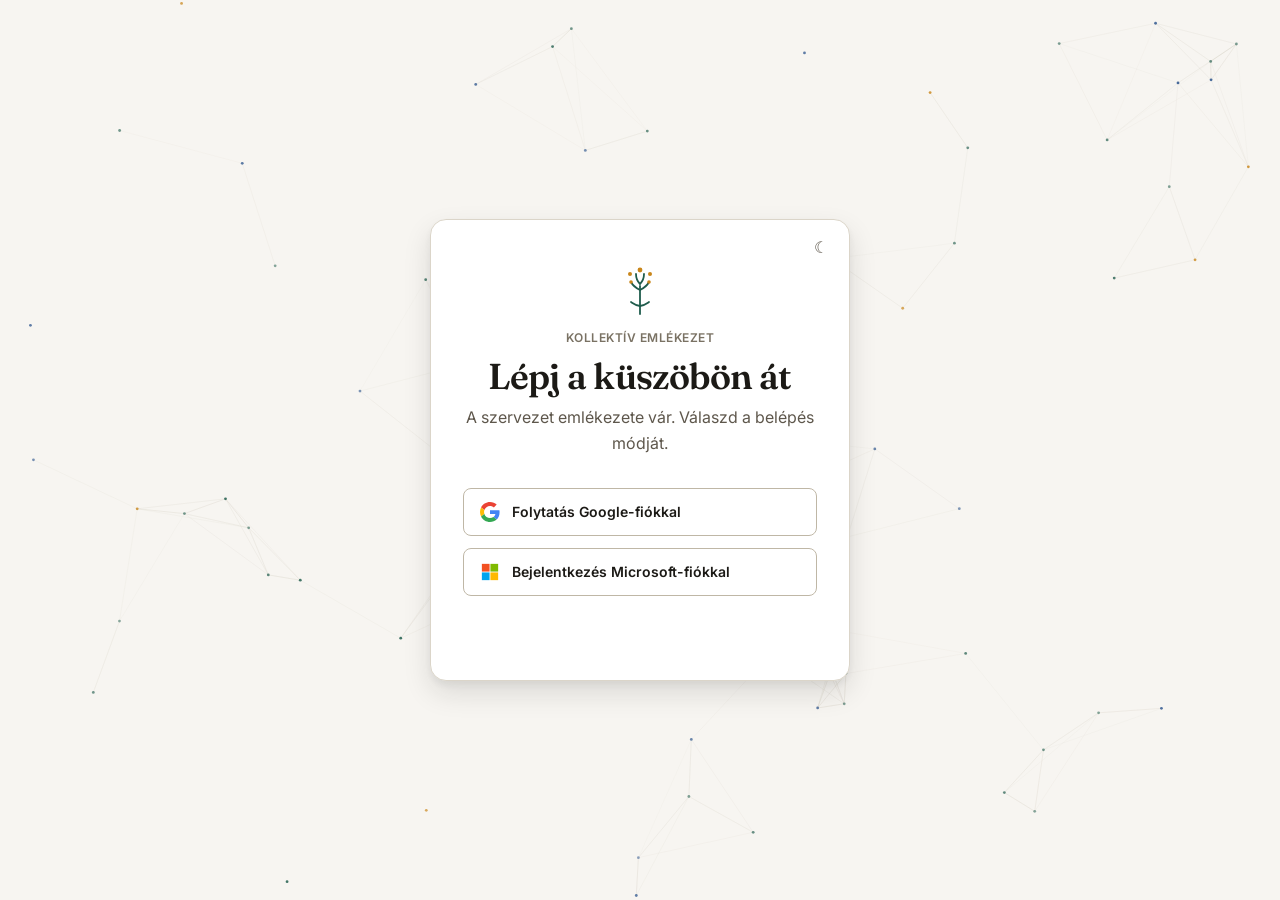
==== commit 124f4924: "enhanced prototype functionality" ====
--- a/Prototypes/tudasbazis-prototype/index.html
+++ b/Prototypes/tudasbazis-prototype/index.html
@@ -32,8 +32,6 @@
   <div id="modal-root"></div>
   <div id="toast-root"></div>
 
-  <div class="proto-badge" title="Ez egy eldobható prototípus — nem éles kód">Prototípus · adatok memóriában</div>
-
   <script src="data.js"></script>
 
   <!-- Bejelentkező modulok -->
--- a/Prototypes/tudasbazis-prototype/styles.css
+++ b/Prototypes/tudasbazis-prototype/styles.css
@@ -1328,24 +1328,6 @@
               transform var(--duration-fast) var(--ease-standard);
 }
 #tooltip.show { opacity: 1; transform: none; }
-
-.proto-badge {
-  position: fixed;
-  bottom: var(--space-3);
-  right: var(--space-3);
-  z-index: var(--z-sticky);
-  padding: var(--space-1) var(--space-3);
-  border: 1px solid color-mix(in srgb, var(--warning) 30%, transparent);
-  border-radius: var(--radius-full);
-  background: var(--warning-bg);
-  color: var(--warning);
-  font-family: var(--font-body);
-  font-size: var(--text-xs);
-  font-weight: var(--weight-semibold);
-  letter-spacing: var(--tracking-wide);
-  text-transform: uppercase;
-  box-shadow: var(--shadow-xs);
-}
 
 /* ============================================================
    16. ANIMÁCIÓK — nézet-belépés, téma-áttűnés
--- a/Prototypes/tudasbazis-prototype/home/home.css
+++ b/Prototypes/tudasbazis-prototype/home/home.css
@@ -11,6 +11,18 @@
 /* Az atlasz teljes szélességben ül a tartalmi területen (nincs kártya-margó) */
 .main--atlas { padding: 0; max-width: none; }
 
+/* …a FEJLÉC viszont megtartja a ritmusát. A `.main` padding kinullázása a topbart
+   is elérné (az is a `.main` gyermeke), így a cím a sidebar szegélyéhez tapadna,
+   a jobb oldali vezérlők pedig a képernyő széléhez. A térközt ezért itt adjuk
+   vissza — a többi route-on a `.main` paddingje intézi. */
+.main--atlas > .topbar {
+  padding: var(--space-6) var(--space-8) 0;
+  margin-bottom: var(--space-4);
+}
+@media (max-width: 640px) {
+  .main--atlas > .topbar { padding: var(--space-4) var(--space-4) 0; }
+}
+
 .atlas {
   height: 100%;
   min-height: 0;
@@ -45,7 +57,11 @@
   color: var(--text-subtle);
   pointer-events: none;
 }
-.atlas__input { width: 100%; padding-left: var(--space-10); }
+/* A leíró-szelektor SZÁNDÉKOS: a styles.css `input[type="search"]` szabálya
+   (elem + attribútum) erősebb, mint egy önmagában álló osztály, ezért a
+   `padding: 0 var(--space-3)` shorthand felülírta a bal paddinget — a keresőikon
+   ráült a placeholderre. Így a rule már nyer. */
+.atlas__search .atlas__input { width: 100%; padding-left: var(--space-10); }
 
 .atlas__facets { display: flex; align-items: center; gap: var(--space-2); flex-wrap: wrap; }
 .atlas__select { height: var(--space-8); font-size: var(--text-xs); }
@@ -82,8 +98,60 @@
   bottom: var(--space-4);
   z-index: var(--z-raised);
   display: flex;
-  align-items: center;
+  flex-direction: column;
+  align-items: flex-start;    /* jelmagyarázat + „Áttekintés" gomb egymás alatt */
   gap: var(--space-2);
+}
+
+/* ============ jelmagyarázat: szín → kategória ============ */
+/* A térkép színei csak akkor jelentenek valamit, ha dekódolhatók. A panel saját
+   felületet kap, mert a canvas fölött ül (a puszta szöveg elveszne a rajzon).
+   FIGYELEM: a lenti `backdrop-filter` CONTAINING BLOCKOT csinál a `position:fixed`
+   leszármazottaknak — ide tehát ne kerüljön fixed pozicionált popover/tooltip,
+   mert a viewport helyett ehhez a boxhoz igazodna (ez volt a kategória-legördülő
+   hibája, lásd `atlasView.js` → `positionCategoryPanel`). */
+.atlas__legend {
+  max-width: 220px;
+  padding: var(--space-3);
+  background: color-mix(in srgb, var(--surface) 90%, transparent);
+  border: 1px solid var(--border);
+  border-radius: var(--radius-md);
+  box-shadow: var(--shadow-sm);
+  backdrop-filter: blur(6px);
+}
+.atlas__legend-title {
+  margin: 0 0 var(--space-2);
+  font-size: var(--text-xs);
+  font-weight: var(--weight-semibold);
+  letter-spacing: var(--tracking-wide);
+  text-transform: uppercase;
+  color: var(--text-subtle);
+}
+.atlas__legend-list {
+  margin: 0;
+  padding: 0;
+  list-style: none;
+  display: flex;
+  flex-direction: column;
+  gap: var(--space-1);
+}
+.atlas__legend-item {
+  display: grid;
+  grid-template-columns: auto minmax(0, 1fr) auto;
+  align-items: center;
+  gap: var(--space-2);
+  font-size: var(--text-xs);
+  color: var(--text);
+}
+.atlas__legend-name { overflow: hidden; text-overflow: ellipsis; white-space: nowrap; }
+.atlas__legend-count { color: var(--text-subtle); }
+.atlas__legend-note {
+  margin: var(--space-2) 0 0;
+  padding-top: var(--space-2);
+  border-top: 1px solid var(--border);
+  font-size: var(--text-xs);
+  line-height: var(--leading-snug);
+  color: var(--text-subtle);
 }
 .atlas__zoomout {
   display: inline-flex; align-items: center; gap: var(--space-2);
@@ -191,14 +259,14 @@
 /* A legördülő és a tag-ek színpontja UGYANAZT a paletta-slotot mutatja, amit a
    térkép csomópontja — így a térkép színei dekódolhatók. A név mindig ott van
    mellette: a szín soha nem egyedüli jelentéshordozó. */
-.catfilter__swatch {
+.catswatch {
   flex: none;
   width: var(--space-3);
   height: var(--space-3);
   border-radius: var(--radius-full);
   box-shadow: inset 0 0 0 1px color-mix(in srgb, var(--text) 18%, transparent);
 }
-.catfilter__tag .catfilter__swatch { width: var(--space-2); height: var(--space-2); }
+.catfilter__tag .catswatch { width: var(--space-2); height: var(--space-2); }
 
 /* a listasor kategória-címkéjén kis színpont, ugyanabból a palettából */
 .badge.cat[data-slot]::before {
@@ -209,14 +277,14 @@
   flex: none;
 }
 
-.catfilter__swatch[data-slot="1"], .badge.cat[data-slot="1"]::before { background: var(--catcolor-1); }
-.catfilter__swatch[data-slot="2"], .badge.cat[data-slot="2"]::before { background: var(--catcolor-2); }
-.catfilter__swatch[data-slot="3"], .badge.cat[data-slot="3"]::before { background: var(--catcolor-3); }
-.catfilter__swatch[data-slot="4"], .badge.cat[data-slot="4"]::before { background: var(--catcolor-4); }
-.catfilter__swatch[data-slot="5"], .badge.cat[data-slot="5"]::before { background: var(--catcolor-5); }
-.catfilter__swatch[data-slot="6"], .badge.cat[data-slot="6"]::before { background: var(--catcolor-6); }
-.catfilter__swatch[data-slot="7"], .badge.cat[data-slot="7"]::before { background: var(--catcolor-7); }
-.catfilter__swatch[data-slot="8"], .badge.cat[data-slot="8"]::before { background: var(--catcolor-8); }
+.catswatch[data-slot="1"], .badge.cat[data-slot="1"]::before { background: var(--catcolor-1); }
+.catswatch[data-slot="2"], .badge.cat[data-slot="2"]::before { background: var(--catcolor-2); }
+.catswatch[data-slot="3"], .badge.cat[data-slot="3"]::before { background: var(--catcolor-3); }
+.catswatch[data-slot="4"], .badge.cat[data-slot="4"]::before { background: var(--catcolor-4); }
+.catswatch[data-slot="5"], .badge.cat[data-slot="5"]::before { background: var(--catcolor-5); }
+.catswatch[data-slot="6"], .badge.cat[data-slot="6"]::before { background: var(--catcolor-6); }
+.catswatch[data-slot="7"], .badge.cat[data-slot="7"]::before { background: var(--catcolor-7); }
+.catswatch[data-slot="8"], .badge.cat[data-slot="8"]::before { background: var(--catcolor-8); }
 
 /* ============ találati lista (a11y-elsődleges) ============ */
 .atlas__results {
@@ -337,6 +405,10 @@
     grid-template-rows: minmax(0, 35%) minmax(0, 1fr);
   }
   .atlas__results { border-left: 0; border-top: 1px solid var(--border); }
+  /* A térkép itt már csak a színpad ~35%-a — a jelmagyarázat elfedné. Nem veszik
+     el a jelentés: a listasorok kategória-címkéin ugyanaz a színpont ott van, és
+     a kategória-legördülő is jelmagyarázatként szolgál. */
+  .atlas__legend { display: none; }
 }
 @media (max-width: 640px) {
   .atlas__bar { padding: var(--space-3) var(--space-4); }
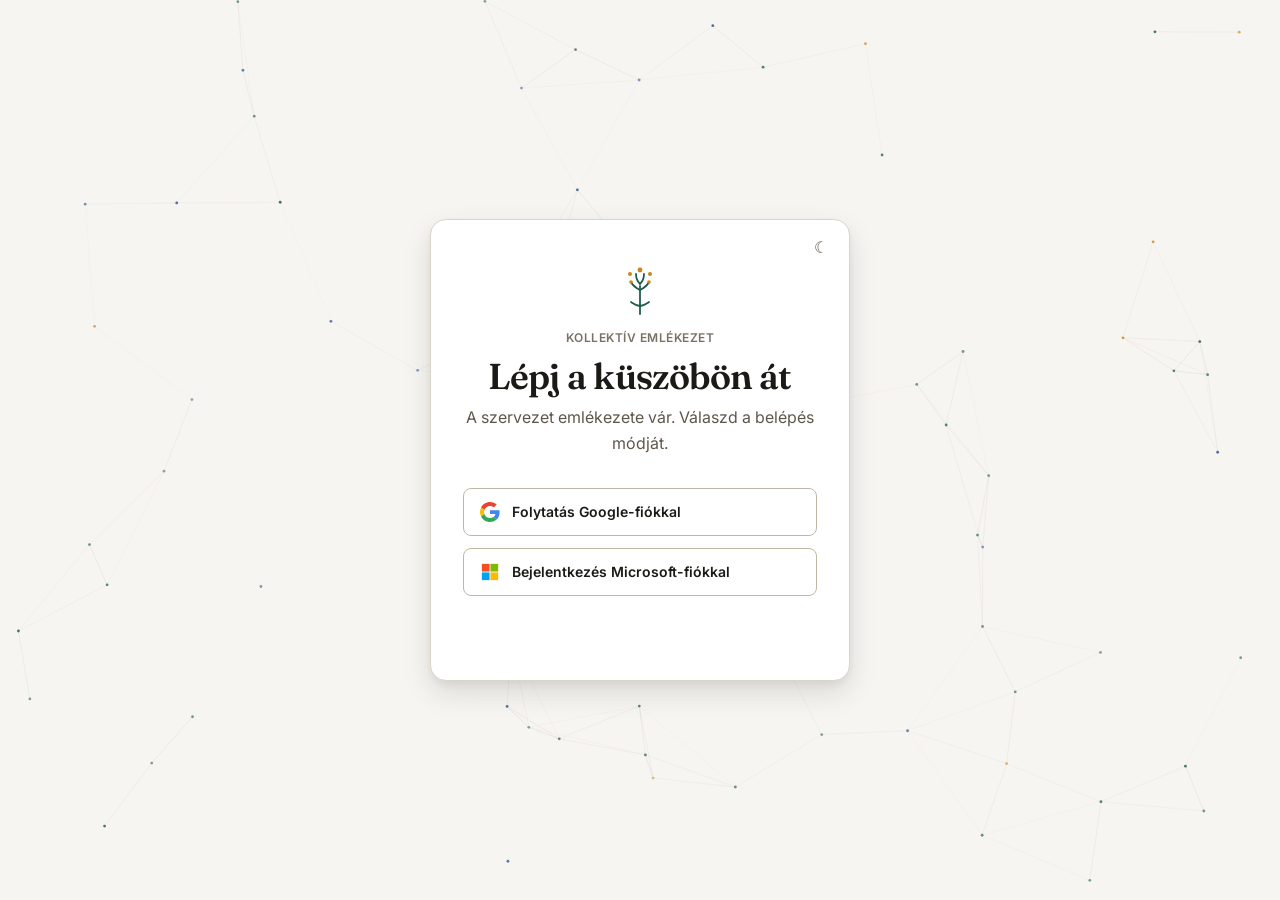
==== commit 8f4dd8b8: "Generate the seed corpus instead of hardcoding 8 documents The Atlas map cannot be judged on 8 docum" ====
--- a/Prototypes/tudasbazis-prototype/index.html
+++ b/Prototypes/tudasbazis-prototype/index.html
@@ -32,6 +32,8 @@
   <div id="modal-root"></div>
   <div id="toast-root"></div>
 
+  <!-- Seed: a generátornak a data.js ELŐTT kell betöltődnie -->
+  <script src="seedGenerator.js"></script>
   <script src="data.js"></script>
 
   <!-- Bejelentkező modulok -->
